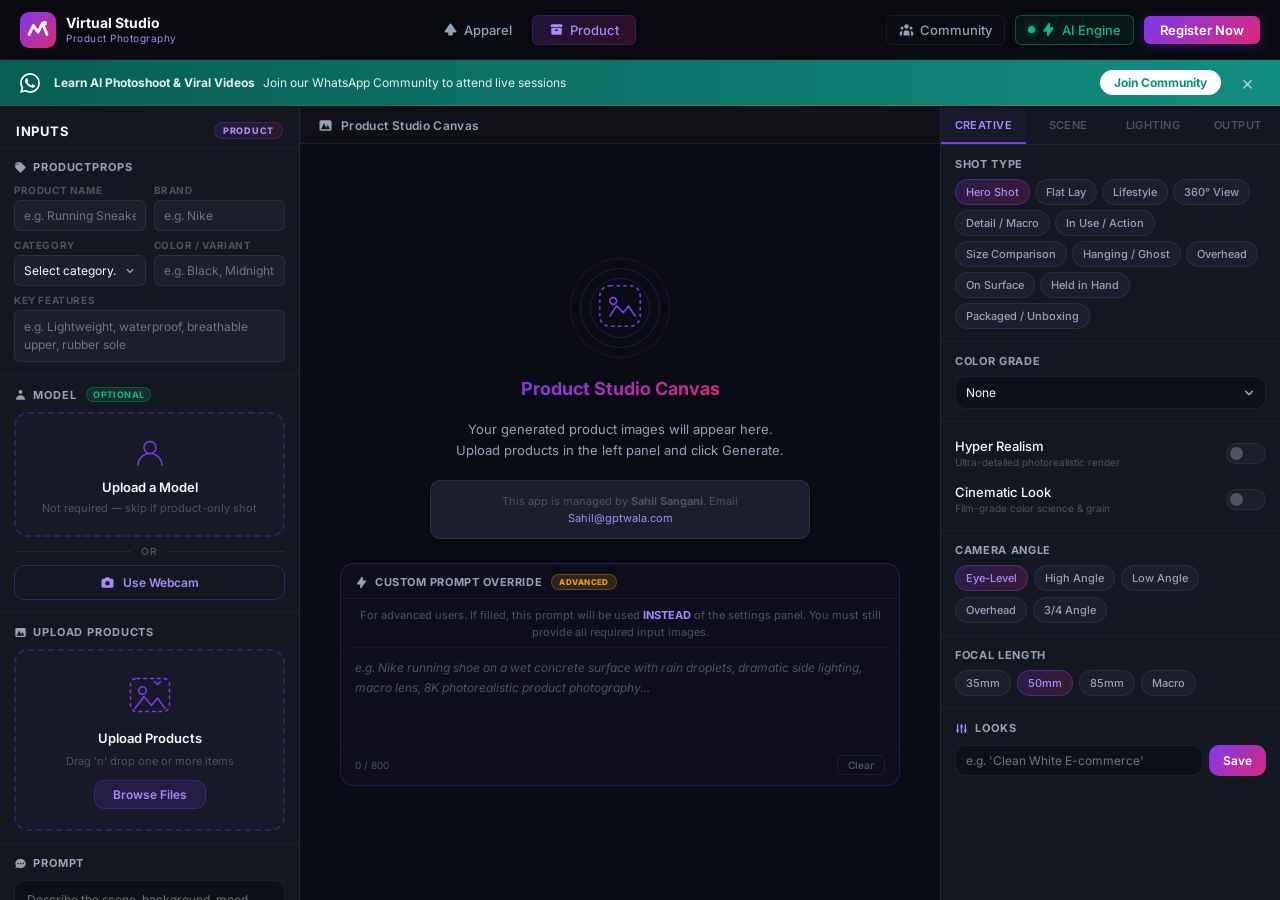
==== product.html @ 1c248040 "Initial commit - AI Virtual Studio with free Pollinations AI generation" ====
<!DOCTYPE html>
<html lang="en">
<head>
  <meta charset="UTF-8" />
  <meta name="viewport" content="width=device-width, initial-scale=1.0" />
  <title>Product Studio — AI Virtual Studio</title>
  <meta name="description" content="AI-powered product photography. Upload your products and generate stunning e-commerce images instantly." />
  <link rel="preconnect" href="https://fonts.googleapis.com" />
  <link rel="preconnect" href="https://fonts.gstatic.com" crossorigin />
  <link href="https://fonts.googleapis.com/css2?family=Inter:wght@300;400;500;600;700;800&display=swap" rel="stylesheet" />
  <link rel="stylesheet" href="css/style.css" />
  <link rel="stylesheet" href="css/product.css" />
</head>
<body>

<!-- ════════════════════════════════════════════ HEADER ══ -->
<header class="app-header">
  <div class="header-left">
    <div class="logo">
      <div class="logo-icon">
        <svg viewBox="0 0 32 32" fill="none" xmlns="http://www.w3.org/2000/svg">
          <defs><linearGradient id="lg" x1="0" y1="0" x2="32" y2="32" gradientUnits="userSpaceOnUse"><stop offset="0%" stop-color="#7c3aed"/><stop offset="100%" stop-color="#db2777"/></linearGradient></defs>
          <rect width="32" height="32" rx="8" fill="url(#lg)"/>
          <path d="M8 20L12 12L16 18L20 10L24 20" stroke="white" stroke-width="2.5" stroke-linecap="round" stroke-linejoin="round"/>
          <circle cx="22" cy="10" r="2" fill="white"/>
        </svg>
      </div>
      <div class="logo-text">
        <span class="logo-title">Virtual Studio</span>
        <span class="logo-sub">Product Photography</span>
      </div>
    </div>
  </div>

  <nav class="header-tabs" role="tablist">
    <button class="header-tab" onclick="window.open('index.html','_blank')" role="tab">
      <svg viewBox="0 0 20 20" fill="currentColor"><path fill-rule="evenodd" d="M10 2a1 1 0 00-.832.445l-7 10A1 1 0 003 14h4v3a1 1 0 001 1h4a1 1 0 001-1v-3h4a1 1 0 00.832-1.555l-7-10A1 1 0 0010 2z" clip-rule="evenodd"/></svg>
      Apparel
    </button>
    <button class="header-tab active" role="tab" aria-selected="true">
      <svg viewBox="0 0 20 20" fill="currentColor"><path d="M4 3a2 2 0 100 4h12a2 2 0 100-4H4z"/><path fill-rule="evenodd" d="M3 8h14v7a2 2 0 01-2 2H5a2 2 0 01-2-2V8zm5 3a1 1 0 011-1h2a1 1 0 110 2H9a1 1 0 01-1-1z" clip-rule="evenodd"/></svg>
      Product
    </button>
  </nav>

  <div class="header-right">
    <button class="btn-ghost" id="btn-community">
      <svg viewBox="0 0 20 20" fill="currentColor"><path d="M13 6a3 3 0 11-6 0 3 3 0 016 0zM18 8a2 2 0 11-4 0 2 2 0 014 0zM14 15a4 4 0 00-8 0v3h8v-3zM6 8a2 2 0 11-4 0 2 2 0 014 0zM16 18v-3a5.972 5.972 0 00-.75-2.906A3.005 3.005 0 0119 15v3h-3zM4.75 12.094A5.973 5.973 0 004 15v3H1v-3a3 3 0 013.75-2.906z"/></svg>
      Community
    </button>
    <button class="btn-apikey" id="btn-open-apikey">
      <span class="apikey-dot" id="apikey-dot"></span>
      <svg viewBox="0 0 20 20" fill="currentColor"><path d="M11.3 1.046A1 1 0 0112 2v5h4a1 1 0 01.82 1.573l-7 10A1 1 0 018 18v-5H4a1 1 0 01-.82-1.573l7-10a1 1 0 011.12-.38z"/></svg>
      AI Engine
    </button>
    <button class="btn-primary-sm" id="btn-register">Register Now</button>
  </div>
</header>

<!-- ════════════════════════════════════════ WA BANNER ══ -->
<div class="wa-banner" id="wa-banner">
  <div class="wa-banner-inner">
    <div class="wa-icon">
      <svg viewBox="0 0 24 24" fill="currentColor"><path d="M17.472 14.382c-.297-.149-1.758-.867-2.03-.967-.273-.099-.471-.148-.67.15-.197.297-.767.966-.94 1.164-.173.199-.347.223-.644.075-.297-.15-1.255-.463-2.39-1.475-.883-.788-1.48-1.761-1.653-2.059-.173-.297-.018-.458.13-.606.134-.133.298-.347.446-.52.149-.174.198-.298.298-.497.099-.198.05-.371-.025-.52-.075-.149-.669-1.612-.916-2.207-.242-.579-.487-.5-.669-.51-.173-.008-.371-.01-.57-.01-.198 0-.52.074-.792.372-.272.297-1.04 1.016-1.04 2.479 0 1.462 1.065 2.875 1.213 3.074.149.198 2.096 3.2 5.077 4.487.709.306 1.262.489 1.694.625.712.227 1.36.195 1.871.118.571-.085 1.758-.719 2.006-1.413.248-.694.248-1.289.173-1.413-.074-.124-.272-.198-.57-.347m-5.421 7.403h-.004a9.87 9.87 0 01-5.031-1.378l-.361-.214-3.741.982.998-3.648-.235-.374a9.86 9.86 0 01-1.51-5.26c.001-5.45 4.436-9.884 9.888-9.884 2.64 0 5.122 1.03 6.988 2.898a9.825 9.825 0 012.893 6.994c-.003 5.45-4.437 9.884-9.885 9.884m8.413-18.297A11.815 11.815 0 0012.05 0C5.495 0 .16 5.335.157 11.892c0 2.096.547 4.142 1.588 5.945L.057 24l6.305-1.654a11.882 11.882 0 005.683 1.448h.005c6.554 0 11.89-5.335 11.893-11.893a11.821 11.821 0 00-3.48-8.413z"/></svg>
    </div>
    <div class="wa-text">
      <strong>Learn AI Photoshoot &amp; Viral Videos</strong>
      <span>Join our WhatsApp Community to attend live sessions</span>
    </div>
    <a href="https://wa.me/1234567890" target="_blank" class="btn-wa">Join Community</a>
    <button class="wa-close" id="wa-close">×</button>
  </div>
</div>

<!-- ════════════════════════════════════════ MAIN LAYOUT ══ -->
<main class="studio-layout">

  <!-- ──────────────── LEFT PANEL ── -->
  <aside class="panel panel-left" id="panel-left">
    <div class="panel-header">
      <h2 class="panel-title">Inputs</h2>
      <span class="panel-mode-badge">Product</span>
    </div>

    <!-- PRODUCT PROPS -->
    <div class="input-section" id="section-product-props">
      <div class="section-label">
        <svg viewBox="0 0 20 20" fill="currentColor"><path fill-rule="evenodd" d="M17.707 9.293a1 1 0 010 1.414l-7 7a1 1 0 01-1.414 0l-7-7A.997.997 0 012 10V5a3 3 0 013-3h5c.256 0 .512.098.707.293l7 7zM5 6a1 1 0 100-2 1 1 0 000 2z" clip-rule="evenodd"/></svg>
        ProductProps
      </div>

      <div class="props-grid">
        <div class="prop-field">
          <label class="prop-label" for="prop-name">Product Name</label>
          <input type="text" id="prop-name" class="prop-input" placeholder="e.g. Running Sneakers Pro" />
        </div>
        <div class="prop-field">
          <label class="prop-label" for="prop-brand">Brand</label>
          <input type="text" id="prop-brand" class="prop-input" placeholder="e.g. Nike" />
        </div>
        <div class="prop-field">
          <label class="prop-label" for="prop-category">Category</label>
          <select id="prop-category" class="prop-select">
            <option value="">Select category…</option>
            <option>Footwear</option>
            <option>Bags & Accessories</option>
            <option>Electronics</option>
            <option>Watches & Jewelry</option>
            <option>Beauty & Skincare</option>
            <option>Home & Decor</option>
            <option>Food & Beverage</option>
            <option>Sports & Fitness</option>
            <option>Toys & Games</option>
            <option>Books & Stationery</option>
            <option>Other</option>
          </select>
        </div>
        <div class="prop-field">
          <label class="prop-label" for="prop-color">Color / Variant</label>
          <input type="text" id="prop-color" class="prop-input" placeholder="e.g. Black, Midnight Blue" />
        </div>
        <div class="prop-field prop-field-full">
          <label class="prop-label" for="prop-desc">Key Features</label>
          <textarea id="prop-desc" class="prop-textarea" placeholder="e.g. Lightweight, waterproof, breathable upper, rubber sole" rows="2"></textarea>
        </div>
      </div>
    </div>

    <!-- MODEL (OPTIONAL) -->
    <div class="input-section" id="section-model-optional">
      <div class="section-label">
        <svg viewBox="0 0 20 20" fill="currentColor"><path fill-rule="evenodd" d="M10 9a3 3 0 100-6 3 3 0 000 6zm-7 9a7 7 0 1114 0H3z" clip-rule="evenodd"/></svg>
        Model
        <span class="optional-badge">Optional</span>
      </div>

      <div class="upload-zone" id="model-upload-zone" data-target="model">
        <div class="upload-preview" id="model-preview" style="display:none;">
          <img id="model-preview-img" src="" alt="Model preview" />
          <button class="preview-remove" data-target="model">×</button>
        </div>
        <div class="upload-placeholder" id="model-placeholder">
          <div class="upload-icon-wrap">
            <svg viewBox="0 0 48 48" fill="none">
              <circle cx="24" cy="18" r="8" stroke="url(#g1)" stroke-width="2"/>
              <path d="M8 42c0-8.837 7.163-16 16-16s16 7.163 16 16" stroke="url(#g1)" stroke-width="2" stroke-linecap="round"/>
              <defs><linearGradient id="g1" x1="8" y1="8" x2="40" y2="40"><stop stop-color="#7c3aed"/><stop offset="1" stop-color="#db2777"/></linearGradient></defs>
            </svg>
          </div>
          <p class="upload-title">Upload a Model</p>
          <p class="upload-sub">Not required — skip if product-only shot</p>
          <input type="file" id="model-file-input" accept="image/*" hidden />
        </div>
      </div>

      <div class="upload-divider"><span>OR</span></div>
      <button class="btn-outline-full" id="btn-webcam">
        <svg viewBox="0 0 20 20" fill="currentColor"><path fill-rule="evenodd" d="M4 5a2 2 0 00-2 2v8a2 2 0 002 2h12a2 2 0 002-2V7a2 2 0 00-2-2h-1.586a1 1 0 01-.707-.293l-1.121-1.121A2 2 0 0011.172 3H8.828a2 2 0 00-1.414.586L6.293 4.707A1 1 0 015.586 5H4zm6 9a3 3 0 100-6 3 3 0 000 6z" clip-rule="evenodd"/></svg>
        Use Webcam
      </button>
    </div>

    <!-- UPLOAD PRODUCTS -->
    <div class="input-section" id="section-products">
      <div class="section-label">
        <svg viewBox="0 0 20 20" fill="currentColor"><path fill-rule="evenodd" d="M4 3a2 2 0 00-2 2v10a2 2 0 002 2h12a2 2 0 002-2V5a2 2 0 00-2-2H4zm12 12H4l4-8 3 6 2-4 3 6z" clip-rule="evenodd"/></svg>
        Upload Products
      </div>

      <!-- Multi-file Drop Zone -->
      <div class="product-dropzone" id="product-dropzone">
        <div class="product-drop-inner" id="product-drop-inner">
          <div class="product-drop-icon">
            <svg viewBox="0 0 64 64" fill="none">
              <rect x="6" y="10" width="52" height="44" rx="8" stroke="url(#pg)" stroke-width="2" stroke-dasharray="5 4"/>
              <circle cx="22" cy="26" r="5" stroke="url(#pg)" stroke-width="2"/>
              <path d="M12 50l12-16 10 12 8-10 10 14" stroke="url(#pg)" stroke-width="2" stroke-linecap="round" stroke-linejoin="round"/>
              <path d="M38 14l4 4 4-4" stroke="url(#pg)" stroke-width="2" stroke-linecap="round"/>
              <path d="M42 6v12" stroke="url(#pg)" stroke-width="2" stroke-linecap="round"/>
              <defs><linearGradient id="pg" x1="6" y1="6" x2="58" y2="58"><stop stop-color="#7c3aed"/><stop offset="1" stop-color="#db2777"/></linearGradient></defs>
            </svg>
          </div>
          <p class="product-drop-title">Upload Products</p>
          <p class="product-drop-sub">Drag 'n' drop one or more items</p>
          <button class="btn-browse-products" id="btn-browse-products">Browse Files</button>
          <input type="file" id="product-file-input" accept="image/*" multiple hidden />
        </div>

        <!-- Product Thumbnails -->
        <div class="product-thumbs" id="product-thumbs" style="display:none;">
          <div class="thumbs-header">
            <span class="thumbs-count" id="thumbs-count">0 products</span>
            <button class="thumbs-add-btn" id="thumbs-add-btn">+ Add More</button>
          </div>
          <div class="thumbs-grid" id="thumbs-grid"></div>
        </div>
      </div>

      <!-- No products placeholder -->
      <p class="no-products-hint" id="no-products-hint">No products uploaded yet</p>
    </div>

    <!-- PROMPT -->
    <div class="input-section" id="section-prompt">
      <div class="section-label">
        <svg viewBox="0 0 20 20" fill="currentColor"><path fill-rule="evenodd" d="M18 10c0 3.866-3.582 7-8 7a8.841 8.841 0 01-4.083-.98L2 17l1.338-3.123C2.493 12.767 2 11.434 2 10c0-3.866 3.582-7 8-7s8 3.134 8 7zM7 9H5v2h2V9zm8 0h-2v2h2V9zM9 9h2v2H9V9z" clip-rule="evenodd"/></svg>
        Prompt
      </div>
      <div class="prompt-wrap">
        <textarea id="main-prompt" placeholder="Describe the scene, background, mood, lighting… or leave blank for auto-generation" rows="3" maxlength="500"></textarea>
        <div class="prompt-footer">
          <span class="char-counter" id="prompt-counter">0/500</span>
          <button class="btn-ai-enhance" id="btn-enhance-prompt">✨ AI Enhance</button>
        </div>
      </div>
    </div>

    <!-- GENERATE -->
    <div class="generate-section-left">
      <button class="btn-generate" id="btn-generate-main">
        <span class="btn-generate-icon">
          <svg viewBox="0 0 24 24" fill="none" stroke="currentColor" stroke-width="2"><path d="M12 2L2 7l10 5 10-5-10-5zM2 17l10 5 10-5M2 12l10 5 10-5"/></svg>
        </span>
        <span class="btn-generate-text">Generate</span>
        <span class="btn-generate-badge">AI</span>
      </button>
      <p class="generate-hint" id="generate-hint">Upload at least one product to start.</p>
    </div>
  </aside>

  <!-- ──────────────── CENTER CANVAS ── -->
  <section class="studio-canvas" id="studio-canvas">
    <div class="canvas-topbar">
      <div class="canvas-title">
        <svg viewBox="0 0 20 20" fill="currentColor"><path fill-rule="evenodd" d="M4 3a2 2 0 00-2 2v10a2 2 0 002 2h12a2 2 0 002-2V5a2 2 0 00-2-2H4zm12 12H4l4-8 3 6 2-4 3 6z" clip-rule="evenodd"/></svg>
        Product Studio Canvas
      </div>
      <div class="canvas-actions" id="canvas-actions" style="display:none;">
        <button class="canvas-action-btn" id="btn-download-all">
          <svg viewBox="0 0 20 20" fill="currentColor"><path fill-rule="evenodd" d="M3 17a1 1 0 011-1h12a1 1 0 110 2H4a1 1 0 01-1-1zm3.293-7.707a1 1 0 011.414 0L9 10.586V3a1 1 0 112 0v7.586l1.293-1.293a1 1 0 111.414 1.414l-3 3a1 1 0 01-1.414 0l-3-3a1 1 0 010-1.414z" clip-rule="evenodd"/></svg>
          Download All
        </button>
        <button class="canvas-action-btn" id="btn-clear-canvas">
          <svg viewBox="0 0 20 20" fill="currentColor"><path fill-rule="evenodd" d="M9 2a1 1 0 00-.894.553L7.382 4H4a1 1 0 000 2v10a2 2 0 002 2h8a2 2 0 002-2V6a1 1 0 100-2h-3.382l-.724-1.447A1 1 0 0011 2H9zM7 8a1 1 0 012 0v6a1 1 0 11-2 0V8zm5-1a1 1 0 00-1 1v6a1 1 0 102 0V8a1 1 0 00-1-1z" clip-rule="evenodd"/></svg>
          Clear
        </button>
      </div>
    </div>

    <!-- Empty state -->
    <div class="canvas-empty" id="canvas-empty">
      <div class="canvas-empty-visual">
        <div class="empty-rings">
          <div class="ring ring-1"></div>
          <div class="ring ring-2"></div>
          <div class="ring ring-3"></div>
        </div>
        <div class="empty-icon">
          <svg viewBox="0 0 64 64" fill="none">
            <rect x="8" y="8" width="48" height="48" rx="12" stroke="url(#eg)" stroke-width="2" stroke-dasharray="4 4"/>
            <path d="M20 44l8-12 8 8 6-8 8 12" stroke="url(#eg)" stroke-width="2" stroke-linecap="round" stroke-linejoin="round"/>
            <circle cx="24" cy="26" r="4" stroke="url(#eg)" stroke-width="2"/>
            <defs><linearGradient id="eg" x1="8" y1="8" x2="56" y2="56"><stop stop-color="#7c3aed"/><stop offset="1" stop-color="#db2777"/></linearGradient></defs>
          </svg>
        </div>
      </div>
      <h3 class="canvas-empty-title">Product Studio Canvas</h3>
      <p class="canvas-empty-desc">Your generated product images will appear here.<br/>Upload products in the left panel and click Generate.</p>
      <p class="canvas-credit">This app is managed by <strong>Sahil Sangani</strong>. Email <a href="mailto:Sahil@gptwala.com">Sahil@gptwala.com</a></p>

      <!-- Custom Prompt Override -->
      <div class="canvas-prompt-override" id="canvas-prompt-override">
        <div class="cpo-header">
          <svg viewBox="0 0 20 20" fill="currentColor" width="13" height="13"><path fill-rule="evenodd" d="M11.3 1.046A1 1 0 0112 2v5h4a1 1 0 01.82 1.573l-7 10A1 1 0 018 18v-5H4a1 1 0 01-.82-1.573l7-10a1 1 0 011.12-.38z"/></svg>
          Custom Prompt Override
          <span class="cpo-badge">Advanced</span>
        </div>
        <p class="cpo-desc">For advanced users. If filled, this prompt will be used <strong>INSTEAD</strong> of the settings panel. You must still provide all required input images.</p>
        <textarea id="canvas-custom-prompt" class="cpo-textarea" placeholder="e.g. Nike running shoe on a wet concrete surface with rain droplets, dramatic side lighting, macro lens, 8K photorealistic product photography…" rows="4"></textarea>
        <div class="cpo-footer">
          <span class="cpo-counter" id="cpo-counter">0 / 800</span>
          <button class="cpo-clear-btn" id="cpo-clear-btn">Clear</button>
        </div>
      </div>
    </div>

    <!-- Generating state -->
    <div class="canvas-generating" id="canvas-generating" style="display:none;">
      <div class="generating-header">
        <div class="gen-spinner"></div>
        <span>Generating product images…</span>
      </div>
      <div class="shimmer-grid" id="shimmer-grid"></div>
      <div class="gen-progress"><div class="gen-progress-bar" id="gen-progress-bar"></div></div>
      <div class="gen-steps" id="gen-steps">
        <span class="gen-step active">Reading product</span>
        <span class="gen-step">Building scene</span>
        <span class="gen-step">Rendering</span>
        <span class="gen-step">Applying style</span>
        <span class="gen-step">Finalizing</span>
      </div>
    </div>

    <!-- Results -->
    <div class="canvas-results" id="canvas-results" style="display:none;">
      <div class="results-grid" id="results-grid"></div>
    </div>
  </section>

  <!-- ──────────────── RIGHT PANEL ── -->
  <aside class="panel panel-right" id="panel-right">

    <div class="right-tabs" role="tablist">
      <button class="right-tab active" data-rtab="creative" role="tab">Creative</button>
      <button class="right-tab" data-rtab="scene" role="tab">Scene</button>
      <button class="right-tab" data-rtab="lighting" role="tab">Lighting</button>
      <button class="right-tab" data-rtab="output" role="tab">Output</button>
    </div>

    <!-- ══ CREATIVE TAB ══ -->
    <div class="right-tab-content active" id="rtab-content-creative">

      <!-- Shot Type -->
      <div class="control-group">
        <label class="ctrl-label">Shot Type</label>
        <div class="pill-grid">
          <button class="pill active" data-group="shot" data-value="hero-shot">Hero Shot</button>
          <button class="pill" data-group="shot" data-value="flatlay">Flat Lay</button>
          <button class="pill" data-group="shot" data-value="lifestyle">Lifestyle</button>
          <button class="pill" data-group="shot" data-value="360-view">360° View</button>
          <button class="pill" data-group="shot" data-value="detail-macro">Detail / Macro</button>
          <button class="pill" data-group="shot" data-value="in-use">In Use / Action</button>
          <button class="pill" data-group="shot" data-value="comparison">Size Comparison</button>
          <button class="pill" data-group="shot" data-value="hanging">Hanging / Ghost</button>
          <button class="pill" data-group="shot" data-value="overhead">Overhead</button>
          <button class="pill" data-group="shot" data-value="on-surface">On Surface</button>
          <button class="pill" data-group="shot" data-value="held-hand">Held in Hand</button>
          <button class="pill" data-group="shot" data-value="packaged">Packaged / Unboxing</button>
        </div>
      </div>

      <!-- Color Grade -->
      <div class="control-group">
        <label class="ctrl-label" for="select-color-grade">Color Grade</label>
        <select class="ctrl-select" id="select-color-grade">
          <option value="none">None</option>
          <option value="teal-orange">Cinematic Teal &amp; Orange</option>
          <option value="vintage">Vintage Film</option>
          <option value="bw">High-Contrast B&amp;W</option>
          <option value="vibrant">Vibrant &amp; Punchy</option>
          <option value="muted">Muted &amp; Moody</option>
          <option value="warm">Warm &amp; Golden</option>
          <option value="cool">Cool &amp; Crisp</option>
        </select>
      </div>

      <!-- Hyper Realism -->
      <div class="control-group">
        <div class="toggle-row">
          <div class="toggle-label">
            <span>Hyper Realism</span>
            <span class="toggle-desc">Ultra-detailed photorealistic render</span>
          </div>
          <label class="toggle-switch">
            <input type="checkbox" id="toggle-hyper-realism" />
            <span class="toggle-thumb"></span>
          </label>
        </div>
        <div class="toggle-row" style="margin-top:8px;">
          <div class="toggle-label">
            <span>Cinematic Look</span>
            <span class="toggle-desc">Film-grade color science &amp; grain</span>
          </div>
          <label class="toggle-switch">
            <input type="checkbox" id="toggle-cinematic" />
            <span class="toggle-thumb"></span>
          </label>
        </div>
      </div>

      <!-- Camera Angle -->
      <div class="control-group">
        <label class="ctrl-label">Camera Angle</label>
        <div class="pill-row">
          <button class="pill active" data-group="angle" data-value="eye-level">Eye-Level</button>
          <button class="pill" data-group="angle" data-value="high">High Angle</button>
          <button class="pill" data-group="angle" data-value="low">Low Angle</button>
          <button class="pill" data-group="angle" data-value="overhead">Overhead</button>
          <button class="pill" data-group="angle" data-value="3-4">3/4 Angle</button>
        </div>
      </div>

      <!-- Focal Length -->
      <div class="control-group">
        <label class="ctrl-label">Focal Length</label>
        <div class="pill-row">
          <button class="pill" data-group="focal" data-value="35mm">35mm</button>
          <button class="pill active" data-group="focal" data-value="50mm">50mm</button>
          <button class="pill" data-group="focal" data-value="85mm">85mm</button>
          <button class="pill" data-group="focal" data-value="macro">Macro</button>
        </div>
      </div>

      <!-- Looks -->
      <div class="control-group">
        <div class="control-group-header">
          <svg viewBox="0 0 20 20" fill="currentColor"><path d="M5 4a1 1 0 00-2 0v7.268a2 2 0 000 3.464V16a1 1 0 102 0v-1.268a2 2 0 000-3.464V4zM11 4a1 1 0 10-2 0v1.268a2 2 0 000 3.464V16a1 1 0 102 0V8.732a2 2 0 000-3.464V4zM16 3a1 1 0 011 1v7.268a2 2 0 010 3.464V16a1 1 0 11-2 0v-1.268a2 2 0 010-3.464V4a1 1 0 011-1z"/></svg>
          Looks
        </div>
        <div class="looks-save-row">
          <input type="text" class="looks-input" id="look-name-input" placeholder="e.g. 'Clean White E-commerce'" />
          <button class="btn-save-look" id="btn-save-look">Save</button>
        </div>
        <div class="saved-looks-list" id="saved-looks-list"></div>
      </div>

    </div>

    <!-- ══ SCENE TAB ══ -->
    <div class="right-tab-content" id="rtab-content-scene">

      <div class="control-group">
        <label class="ctrl-label" for="scene-props">Scene Props</label>
        <textarea class="ctrl-textarea" id="scene-props" placeholder="e.g. placed on a marble table, surrounded by flowers" rows="2"></textarea>
      </div>

      <div class="control-group">
        <label class="ctrl-label" for="env-effects">Environmental Effects</label>
        <textarea class="ctrl-textarea" id="env-effects" placeholder="e.g. light steam, gentle mist, confetti" rows="2"></textarea>
      </div>

      <!-- Background presets -->
      <div class="control-group">
        <label class="ctrl-label">Background</label>
        <div class="preset-category">
          <span class="preset-cat-label">E-commerce</span>
          <div class="preset-grid">
            <button class="preset-thumb active" data-bg="white" style="background:#fff"><span>Pure White</span></button>
            <button class="preset-thumb" data-bg="grey" style="background:linear-gradient(135deg,#e5e7eb,#9ca3af)"><span>Studio Grey</span></button>
            <button class="preset-thumb" data-bg="black" style="background:#111"><span>Jet Black</span></button>
            <button class="preset-thumb" data-bg="pastel-pink" style="background:linear-gradient(135deg,#fce7f3,#fbcfe8)"><span>Pastel Pink</span></button>
            <button class="preset-thumb" data-bg="pastel-blue" style="background:linear-gradient(135deg,#dbeafe,#bfdbfe)"><span>Pastel Blue</span></button>
            <button class="preset-thumb" data-bg="pastel-green" style="background:linear-gradient(135deg,#d1fae5,#a7f3d0)"><span>Pastel Green</span></button>
          </div>
        </div>
        <div class="preset-category">
          <span class="preset-cat-label">Lifestyle</span>
          <div class="preset-grid">
            <button class="preset-thumb" data-bg="marble" style="background:linear-gradient(135deg,#f5f5f0,#e8e8e2)"><span>Marble</span></button>
            <button class="preset-thumb" data-bg="wood" style="background:linear-gradient(135deg,#92400e,#78350f)"><span>Wooden Table</span></button>
            <button class="preset-thumb" data-bg="concrete" style="background:linear-gradient(135deg,#9ca3af,#6b7280)"><span>Concrete</span></button>
            <button class="preset-thumb" data-bg="fabric" style="background:linear-gradient(135deg,#fde68a,#fbbf24)"><span>Linen Fabric</span></button>
            <button class="preset-thumb" data-bg="outdoor" style="background:linear-gradient(135deg,#34d399,#059669)"><span>Outdoor Grass</span></button>
            <button class="preset-thumb" data-bg="neon-city" style="background:linear-gradient(135deg,#1e1b4b,#831843)"><span>Neon City</span></button>
          </div>
        </div>
        <div class="preset-category">
          <span class="preset-cat-label">Gradient</span>
          <div class="preset-grid">
            <button class="preset-thumb" data-bg="grad-sunrise" style="background:linear-gradient(135deg,#f97316,#ec4899)"><span>Sunrise</span></button>
            <button class="preset-thumb" data-bg="grad-ocean" style="background:linear-gradient(135deg,#0ea5e9,#6366f1)"><span>Ocean</span></button>
            <button class="preset-thumb" data-bg="grad-forest" style="background:linear-gradient(135deg,#16a34a,#0891b2)"><span>Forest</span></button>
            <button class="preset-thumb" data-bg="grad-violet" style="background:linear-gradient(135deg,#7c3aed,#db2777)"><span>Violet Pink</span></button>
            <button class="preset-thumb" data-bg="grad-gold" style="background:linear-gradient(135deg,#f59e0b,#d97706)"><span>Gold</span></button>
            <button class="preset-thumb" data-bg="grad-dark" style="background:linear-gradient(135deg,#1f2937,#111827)"><span>Dark Glass</span></button>
          </div>
        </div>

        <!-- AI Background -->
        <div style="margin-top:10px;">
          <label class="ctrl-label">AI Background Generator</label>
          <div class="ai-bg-row">
            <input type="text" class="ctrl-input" id="ai-bg-prompt" placeholder="e.g. Rustic kitchen counter with herbs" />
            <button class="btn-gen-bg" id="btn-gen-bg">Generate</button>
          </div>
        </div>
      </div>

      <!-- Style Reference -->
      <div class="control-group">
        <label class="ctrl-label">Style Reference</label>
        <div class="upload-zone upload-zone-sm" id="style-upload-zone" data-target="style">
          <div class="upload-preview upload-preview-sm" id="style-preview" style="display:none;">
            <img id="style-preview-img" src="" alt="Style reference" />
            <button class="preview-remove" data-target="style">×</button>
          </div>
          <div class="upload-placeholder" id="style-placeholder">
            <svg viewBox="0 0 24 24" fill="none" stroke="currentColor" stroke-width="1.5"><rect x="3" y="3" width="18" height="18" rx="3"/><path d="M3 16l5-5 4 4 3-3 4 4"/><circle cx="8" cy="9" r="1.5"/></svg>
            <p>Drop style reference</p>
            <input type="file" id="style-file-input" accept="image/*" hidden />
          </div>
        </div>
      </div>

    </div>

    <!-- ══ LIGHTING TAB ══ -->
    <div class="right-tab-content" id="rtab-content-lighting">

      <div class="control-group">
        <label class="ctrl-label">Lighting Presets</label>
        <div class="lighting-grid">
          <button class="lighting-card active" data-group="lighting" data-value="flat-even">
            <div class="lighting-icon">☀️</div>
            <div class="lighting-info"><span class="lighting-name">Flat &amp; Even</span><span class="lighting-desc">Bright, shadowless — perfect for e-commerce.</span></div>
          </button>
          <button class="lighting-card" data-group="lighting" data-value="studio-softbox">
            <div class="lighting-icon">💡</div>
            <div class="lighting-info"><span class="lighting-name">Studio Softbox</span><span class="lighting-desc">Soft, diffused studio lighting from the front.</span></div>
          </button>
          <button class="lighting-card" data-group="lighting" data-value="golden-hour">
            <div class="lighting-icon">🌅</div>
            <div class="lighting-info"><span class="lighting-name">Golden Hour</span><span class="lighting-desc">Warm golden sunlight from the side.</span></div>
          </button>
          <button class="lighting-card" data-group="lighting" data-value="dramatic-hard">
            <div class="lighting-icon">🎭</div>
            <div class="lighting-info"><span class="lighting-name">Dramatic Hard</span><span class="lighting-desc">Bold shadows for editorial product shots.</span></div>
          </button>
          <button class="lighting-card" data-group="lighting" data-value="rim-light">
            <div class="lighting-icon">✨</div>
            <div class="lighting-info"><span class="lighting-name">Rim Light</span><span class="lighting-desc">Backlit outline for a premium product feel.</span></div>
          </button>
          <button class="lighting-card" data-group="lighting" data-value="window-light">
            <div class="lighting-icon">🪟</div>
            <div class="lighting-info"><span class="lighting-name">Window Light</span><span class="lighting-desc">Natural Rembrandt-style directional light.</span></div>
          </button>
          <button class="lighting-card" data-group="lighting" data-value="neon-glow">
            <div class="lighting-icon">🌈</div>
            <div class="lighting-info"><span class="lighting-name">Neon Glow</span><span class="lighting-desc">Vibrant colorful neon lighting.</span></div>
          </button>
          <button class="lighting-card" data-group="lighting" data-value="candlelight">
            <div class="lighting-icon">🕯️</div>
            <div class="lighting-info"><span class="lighting-name">Candlelight</span><span class="lighting-desc">Warm intimate ambient light.</span></div>
          </button>
        </div>
      </div>

      <div class="control-group">
        <label class="ctrl-label">Time of Day</label>
        <div class="pill-row">
          <button class="pill active" data-group="tod" data-value="none">None</button>
          <button class="pill" data-group="tod" data-value="sunrise">Sunrise</button>
          <button class="pill" data-group="tod" data-value="midday">Midday</button>
          <button class="pill" data-group="tod" data-value="golden-hour">Golden Hour</button>
          <button class="pill" data-group="tod" data-value="twilight">Twilight</button>
          <button class="pill" data-group="tod" data-value="night">Night</button>
        </div>
      </div>

    </div>

    <!-- ══ OUTPUT TAB ══ -->
    <div class="right-tab-content" id="rtab-content-output">

      <div class="control-group">
        <label class="ctrl-label">Aspect Ratio</label>
        <div class="aspect-ratio-row">
          <button class="aspect-btn active" data-group="aspect" data-value="square">
            <div class="aspect-icon aspect-square-icon"></div><span>Square</span>
          </button>
          <button class="aspect-btn" data-group="aspect" data-value="portrait">
            <div class="aspect-icon aspect-portrait-icon"></div><span>Portrait</span>
          </button>
          <button class="aspect-btn" data-group="aspect" data-value="landscape">
            <div class="aspect-icon aspect-landscape-icon"></div><span>Landscape</span>
          </button>
          <button class="aspect-btn" data-group="aspect" data-value="stories">
            <div class="aspect-icon aspect-stories-icon"></div><span>Stories</span>
          </button>
        </div>
      </div>

      <div class="control-group">
        <label class="ctrl-label">Number of Images</label>
        <div class="pill-row">
          <button class="pill active" data-group="num-images" data-value="1">1</button>
          <button class="pill" data-group="num-images" data-value="2">2</button>
          <button class="pill" data-group="num-images" data-value="4">4</button>
          <button class="pill" data-group="num-images" data-value="6">6</button>
          <button class="pill" data-group="num-images" data-value="8">8</button>
        </div>
      </div>

      <div class="control-group">
        <label class="ctrl-label">E-commerce Pack</label>
        <p class="ctrl-hint">Auto-generate a full product page set.</p>
        <div class="pack-options">
          <button class="pack-btn active" data-group="ecom-pack" data-value="off">Off</button>
          <button class="pack-btn" data-group="ecom-pack" data-value="essential">Essential</button>
          <button class="pack-btn" data-group="ecom-pack" data-value="plus">Plus</button>
          <button class="pack-btn" data-group="ecom-pack" data-value="dynamic">Dynamic</button>
          <button class="pack-btn" data-group="ecom-pack" data-value="editorial">Editorial</button>
        </div>
      </div>

      <div class="control-group">
        <div class="toggle-row">
          <div class="toggle-label"><span>Social Media Pack</span><span class="toggle-desc">4 lifestyle shots 1:1 and 9:16</span></div>
          <label class="toggle-switch"><input type="checkbox" id="toggle-social-pack"/><span class="toggle-thumb"></span></label>
        </div>
      </div>

      <div class="control-group">
        <label class="ctrl-label">Custom Prompt Override</label>
        <p class="ctrl-hint">Replaces the auto-generated prompt entirely.</p>
        <textarea class="ctrl-textarea" id="custom-prompt-override" placeholder="Write a fully custom prompt to override all settings…" rows="3"></textarea>
      </div>

    </div>

  </aside>

</main>

<!-- ══════════════ WEBCAM MODAL ══ -->
<div class="modal-overlay" id="webcam-modal" style="display:none;" role="dialog" aria-modal="true">
  <div class="modal">
    <div class="modal-header">
      <h3>Capture Photo</h3>
      <button class="modal-close" id="webcam-close">×</button>
    </div>
    <div class="webcam-container">
      <video id="webcam-video" autoplay playsinline></video>
      <canvas id="webcam-canvas" style="display:none;"></canvas>
      <div class="webcam-overlay"></div>
    </div>
    <div class="modal-footer">
      <button class="btn-capture" id="btn-capture">
        <span class="capture-ring"></span>
        <span class="capture-dot"></span>
      </button>
    </div>
  </div>
</div>

<!-- ══════════════ IMAGE MODAL ══ -->
<div class="modal-overlay" id="image-modal" style="display:none;" role="dialog" aria-modal="true">
  <div class="modal modal-image">
    <button class="modal-close" id="image-modal-close">×</button>
    <img id="modal-image-src" src="" alt="Full size" />
    <div class="modal-image-actions">
      <button class="btn-download-single" id="btn-download-single">
        <svg viewBox="0 0 20 20" fill="currentColor"><path fill-rule="evenodd" d="M3 17a1 1 0 011-1h12a1 1 0 110 2H4a1 1 0 01-1-1zm3.293-7.707a1 1 0 011.414 0L9 10.586V3a1 1 0 112 0v7.586l1.293-1.293a1 1 0 111.414 1.414l-3 3a1 1 0 01-1.414 0l-3-3a1 1 0 010-1.414z" clip-rule="evenodd"/></svg>
        Download
      </button>
    </div>
  </div>
</div>

<!-- ══════════════ PROVIDER MODAL (shared) ══ -->
<div class="modal-overlay" id="apikey-modal" style="display:none;" role="dialog" aria-modal="true">
  <div class="modal modal-apikey">
    <div class="modal-header">
      <div class="apikey-modal-title">
        <svg viewBox="0 0 20 20" fill="currentColor" width="18" height="18"><path d="M11.3 1.046A1 1 0 0112 2v5h4a1 1 0 01.82 1.573l-7 10A1 1 0 018 18v-5H4a1 1 0 01-.82-1.573l7-10a1 1 0 011.12-.38z"/></svg>
        AI Generation Engine
      </div>
      <button class="modal-close" id="apikey-close">×</button>
    </div>
    <div class="apikey-body">
      <div class="provider-section">
        <label class="ctrl-label">Choose Provider</label>
        <div class="provider-cards">
          <label class="provider-card"><input type="radio" name="provider" value="pollinations" id="prov-pollinations" checked />
            <div class="pcard-inner"><div class="pcard-badge free">FREE</div><div class="pcard-icon">🌸</div><div class="pcard-name">Pollinations AI</div><div class="pcard-desc">No account. Unlimited FLUX generation.</div></div>
          </label>
          <label class="provider-card"><input type="radio" name="provider" value="huggingface" id="prov-huggingface" />
            <div class="pcard-inner"><div class="pcard-badge free">FREE</div><div class="pcard-icon">🤗</div><div class="pcard-name">Hugging Face</div><div class="pcard-desc">Free HF account token. FLUX.1-schnell.</div></div>
          </label>
          <label class="provider-card"><input type="radio" name="provider" value="openai" id="prov-openai" />
            <div class="pcard-inner"><div class="pcard-badge paid">PAID</div><div class="pcard-icon">⚡</div><div class="pcard-name">OpenAI DALL-E</div><div class="pcard-desc">Premium DALL-E 3 quality.</div></div>
          </label>
        </div>
      </div>
      <div class="provider-settings" id="settings-pollinations">
        <div class="apikey-info" style="background:rgba(16,185,129,0.08);border-color:rgba(16,185,129,0.25);">
          <div class="apikey-info-icon">✅</div>
          <div><p><strong>No API key required!</strong></p><p class="apikey-note">Powered by FLUX — free, unlimited generation.</p></div>
        </div>
        <div class="apikey-model-row">
          <label class="ctrl-label">FLUX Model</label>
          <select class="ctrl-select" id="pollinations-model-select">
            <option value="flux">FLUX (Balanced)</option>
            <option value="flux-realism">FLUX Realism</option>
            <option value="turbo">Turbo (Fastest)</option>
          </select>
        </div>
      </div>
      <div class="provider-settings" id="settings-huggingface" style="display:none;">
        <div class="apikey-input-wrap">
          <label class="ctrl-label">HF Token</label>
          <div class="apikey-field-row">
            <input type="password" class="ctrl-input" id="hf-token-input" placeholder="hf_…" autocomplete="off" />
            <button class="btn-apikey-toggle" id="btn-hf-toggle">👁</button>
          </div>
          <p class="apikey-get-link"><a href="https://huggingface.co/settings/tokens" target="_blank">huggingface.co/settings/tokens →</a></p>
        </div>
      </div>
      <div class="provider-settings" id="settings-openai" style="display:none;">
        <div class="apikey-input-wrap">
          <label class="ctrl-label">OpenAI Key</label>
          <div class="apikey-field-row">
            <input type="password" class="ctrl-input" id="apikey-input" placeholder="sk-proj-…" autocomplete="off" />
            <button class="btn-apikey-toggle" id="btn-apikey-toggle">👁</button>
          </div>
          <p class="apikey-get-link"><a href="https://platform.openai.com/api-keys" target="_blank">platform.openai.com →</a></p>
        </div>
        <div class="apikey-model-row">
          <select class="ctrl-select" id="apikey-model-select"><option value="dall-e-3">DALL-E 3</option><option value="dall-e-2">DALL-E 2</option></select>
        </div>
        <div class="apikey-quality-row"><select class="ctrl-select" id="apikey-quality-select"><option value="standard">Standard</option><option value="hd">HD</option></select></div>
      </div>
      <div class="apikey-status" id="apikey-status" style="display:none;"></div>
    </div>
    <div class="modal-footer apikey-footer">
      <button class="btn-apikey-clear" id="btn-apikey-clear">Reset</button>
      <button class="btn-apikey-save" id="btn-apikey-save">Save &amp; Use →</button>
    </div>
  </div>
</div>

<div class="toast-container" id="toast-container"></div>
<script src="js/product.js"></script>
</body>
</html>
---- css/style.css ----
/* ═══════════════════════════════════════════════════════════════════
   AI VIRTUAL STUDIO — style.css
   Design: Dark glass-morphism, violet/pink accent gradient
   ═══════════════════════════════════════════════════════════════════ */

/* ── GOOGLE FONTS ── */
@import url('https://fonts.googleapis.com/css2?family=Inter:wght@300;400;500;600;700;800&display=swap');

/* ── DESIGN TOKENS ── */
:root {
  /* Base */
  --bg-app:       #090b10;
  --bg-surface:   #0f1117;
  --bg-panel:     #131720;
  --bg-card:      #1a1f2e;
  --bg-hover:     #222840;
  --bg-input:     #0d1018;
  --bg-deep:      #080b12;

  /* Borders */
  --border:       rgba(255,255,255,0.07);
  --border-soft:  rgba(255,255,255,0.04);
  --border-focus: rgba(124,58,237,0.6);

  /* Accent gradient */
  --accent-1:     #7c3aed;
  --accent-2:     #a855f7;
  --accent-3:     #db2777;
  --grad-main:    linear-gradient(135deg, var(--accent-1) 0%, var(--accent-3) 100%);
  --grad-soft:    linear-gradient(135deg, rgba(124,58,237,0.2) 0%, rgba(219,39,119,0.2) 100%);
  --grad-glow:    linear-gradient(135deg, rgba(124,58,237,0.4) 0%, rgba(219,39,119,0.4) 100%);

  /* Text */
  --text-primary:   #f8fafc;
  --text-secondary: #94a3b8;
  --text-muted:     #4b5563;
  --text-accent:    #a78bfa;

  /* States */
  --success: #10b981;
  --warning: #f59e0b;
  --error:   #ef4444;

  /* Sizing */
  --header-h:     60px;
  --banner-h:     48px;
  --panel-left-w: 300px;
  --panel-right-w:340px;
  --radius-sm:    6px;
  --radius-md:    10px;
  --radius-lg:    14px;
  --radius-xl:    20px;

  /* Shadows */
  --shadow-card: 0 4px 24px rgba(0,0,0,0.4);
  --shadow-panel:0 0 40px rgba(0,0,0,0.6);
  --glow-accent: 0 0 20px rgba(124,58,237,0.3);
}

/* ── RESET & BASE ── */
*, *::before, *::after { box-sizing: border-box; margin: 0; padding: 0; }

html { font-size: 14px; scroll-behavior: smooth; }

body {
  font-family: 'Inter', -apple-system, BlinkMacSystemFont, sans-serif;
  background: var(--bg-app);
  color: var(--text-primary);
  min-height: 100vh;
  overflow-x: hidden;
  display: flex;
  flex-direction: column;
}

/* Scrollbar */
::-webkit-scrollbar { width: 5px; height: 5px; }
::-webkit-scrollbar-track { background: var(--bg-deep); }
::-webkit-scrollbar-thumb { background: rgba(124,58,237,0.4); border-radius: 99px; }
::-webkit-scrollbar-thumb:hover { background: rgba(124,58,237,0.7); }

a { color: var(--text-accent); text-decoration: none; }
a:hover { text-decoration: underline; }

button { cursor: pointer; font-family: inherit; border: none; outline: none; }

input, textarea, select {
  font-family: inherit;
  background: var(--bg-input);
  color: var(--text-primary);
  border: 1px solid var(--border);
  border-radius: var(--radius-md);
  outline: none;
  transition: border-color 0.2s, box-shadow 0.2s;
}

input:focus, textarea:focus, select:focus {
  border-color: var(--border-focus);
  box-shadow: 0 0 0 3px rgba(124,58,237,0.12);
}

/* ════════════════════════════════════════════════ HEADER ══ */
.app-header {
  position: fixed;
  top: 0; left: 0; right: 0;
  height: var(--header-h);
  z-index: 100;
  display: flex;
  align-items: center;
  gap: 16px;
  padding: 0 20px;
  background: rgba(9,11,16,0.85);
  backdrop-filter: blur(20px) saturate(180%);
  border-bottom: 1px solid var(--border);
}

.header-left { flex: 0 0 auto; }

.logo {
  display: flex;
  align-items: center;
  gap: 10px;
}

.logo-icon { width: 36px; height: 36px; flex-shrink: 0; }
.logo-icon svg { width: 100%; height: 100%; display: block; }

.logo-text { display: flex; flex-direction: column; }
.logo-title { font-size: 14px; font-weight: 700; color: var(--text-primary); line-height: 1.2; }
.logo-sub   { font-size: 10px; font-weight: 400; color: var(--text-accent); letter-spacing: 0.05em; }

.header-tabs {
  display: flex;
  gap: 4px;
  flex: 1;
  justify-content: center;
}

.header-tab {
  display: flex;
  align-items: center;
  gap: 6px;
  padding: 6px 16px;
  border-radius: var(--radius-sm);
  background: transparent;
  color: var(--text-secondary);
  font-size: 13px;
  font-weight: 500;
  transition: all 0.2s;
}
.header-tab svg { width: 15px; height: 15px; }
.header-tab:hover { color: var(--text-primary); background: var(--bg-card); }
.header-tab.active {
  background: var(--grad-soft);
  color: var(--text-accent);
  border: 1px solid rgba(124,58,237,0.25);
}

.header-right {
  display: flex;
  align-items: center;
  gap: 10px;
  flex: 0 0 auto;
}

.btn-ghost {
  display: flex;
  align-items: center;
  gap: 6px;
  padding: 6px 12px;
  border-radius: var(--radius-sm);
  background: transparent;
  color: var(--text-secondary);
  font-size: 13px;
  font-weight: 500;
  border: 1px solid var(--border);
  transition: all 0.2s;
}
.btn-ghost svg { width: 15px; height: 15px; }
.btn-ghost:hover { color: var(--text-primary); border-color: rgba(255,255,255,0.15); background: var(--bg-card); }

.btn-primary-sm {
  padding: 6px 16px;
  border-radius: var(--radius-sm);
  background: var(--grad-main);
  color: white;
  font-size: 13px;
  font-weight: 600;
  transition: all 0.2s;
  box-shadow: 0 2px 12px rgba(124,58,237,0.35);
}
.btn-primary-sm:hover { transform: translateY(-1px); box-shadow: 0 4px 20px rgba(124,58,237,0.5); }

/* ════════════════════════════════════════════════ WA BANNER ══ */
.wa-banner {
  position: fixed;
  top: var(--header-h);
  left: 0; right: 0;
  z-index: 99;
  background: linear-gradient(90deg, #075E54 0%, #128C7E 100%);
  border-bottom: 1px solid rgba(255,255,255,0.1);
}

.wa-banner-inner {
  display: flex;
  align-items: center;
  gap: 14px;
  padding: 10px 20px;
  max-width: 100%;
}

.wa-icon { color: white; display: flex; }
.wa-icon svg { width: 20px; height: 20px; }

.wa-text {
  flex: 1;
  display: flex;
  flex-direction: row;
  align-items: center;
  gap: 8px;
  font-size: 12px;
  color: rgba(255,255,255,0.9);
}

.wa-text strong { font-weight: 700; }

.btn-wa {
  display: inline-flex;
  padding: 5px 14px;
  border-radius: 99px;
  background: white;
  color: #128C7E;
  font-size: 12px;
  font-weight: 700;
  cursor: pointer;
  border: none;
  transition: transform 0.2s;
}
.btn-wa:hover { transform: scale(1.04); }

.wa-close {
  background: transparent;
  border: none;
  color: rgba(255,255,255,0.6);
  font-size: 20px;
  line-height: 1;
  cursor: pointer;
  padding: 2px 6px;
  border-radius: 4px;
  transition: color 0.15s;
}
.wa-close:hover { color: white; }

/* ════════════════════════════════════════════════ MAIN LAYOUT ══ */
.studio-layout {
  display: grid;
  grid-template-columns: var(--panel-left-w) 1fr var(--panel-right-w);
  grid-template-rows: 1fr;
  height: calc(100vh - var(--header-h) - var(--banner-h));
  margin-top: calc(var(--header-h) + var(--banner-h));
  overflow: hidden;
}

/* Banner closed state */
body.banner-closed .studio-layout { margin-top: var(--header-h); height: calc(100vh - var(--header-h)); }

/* ════════════════════════════════════════════════ PANELS ══ */
.panel {
  display: flex;
  flex-direction: column;
  background: var(--bg-panel);
  border-right: 1px solid var(--border);
  overflow-y: auto;
  overflow-x: hidden;
}

.panel-right {
  border-right: none;
  border-left: 1px solid var(--border);
}

.panel-header {
  display: flex;
  align-items: center;
  justify-content: space-between;
  padding: 14px 16px 8px;
  border-bottom: 1px solid var(--border-soft);
  flex-shrink: 0;
}

.panel-title {
  font-size: 13px;
  font-weight: 700;
  color: var(--text-primary);
  letter-spacing: 0.04em;
  text-transform: uppercase;
}

/* ── INPUT SECTIONS ── */
.input-section {
  padding: 12px 14px;
  border-bottom: 1px solid var(--border-soft);
  flex-shrink: 0;
}

.section-label {
  display: flex;
  align-items: center;
  gap: 6px;
  font-size: 11px;
  font-weight: 700;
  color: var(--text-secondary);
  text-transform: uppercase;
  letter-spacing: 0.08em;
  margin-bottom: 10px;
}
.section-label svg { width: 13px; height: 13px; flex-shrink: 0; }

/* ── UPLOAD ZONE ── */
.upload-zone {
  border: 2px dashed rgba(124,58,237,0.3);
  border-radius: var(--radius-lg);
  background: rgba(124,58,237,0.04);
  cursor: pointer;
  transition: all 0.25s;
  overflow: hidden;
  min-height: 110px;
  position: relative;
}

.upload-zone:hover,
.upload-zone.drag-over {
  border-color: var(--accent-1);
  background: rgba(124,58,237,0.1);
  box-shadow: var(--glow-accent);
}

.upload-zone-sm { min-height: 80px; }

.upload-placeholder {
  display: flex;
  flex-direction: column;
  align-items: center;
  justify-content: center;
  gap: 6px;
  padding: 20px 12px;
  text-align: center;
  height: 100%;
}

.upload-icon-wrap svg { width: 36px; height: 36px; }

.upload-zone-sm .upload-placeholder svg { width: 24px; height: 24px; color: var(--text-muted); }

.upload-title {
  font-size: 13px;
  font-weight: 600;
  color: var(--text-primary);
}

.upload-sub {
  font-size: 11px;
  color: var(--text-muted);
}

.upload-zone-sm .upload-placeholder p {
  font-size: 11px;
  color: var(--text-muted);
}

/* Upload Preview */
.upload-preview {
  position: relative;
  width: 100%;
  height: 140px;
}

.upload-preview img {
  width: 100%;
  height: 100%;
  object-fit: cover;
  display: block;
}

.upload-preview-sm { height: 80px; }
.upload-preview-sm img { height: 80px; }

.preview-remove {
  position: absolute;
  top: 6px;
  right: 6px;
  width: 22px;
  height: 22px;
  border-radius: 50%;
  background: rgba(0,0,0,0.7);
  color: white;
  font-size: 14px;
  line-height: 1;
  display: flex;
  align-items: center;
  justify-content: center;
  transition: background 0.15s;
}

.preview-remove:hover { background: var(--error); }

/* ── UPLOAD DIVIDER ── */
.upload-divider {
  display: flex;
  align-items: center;
  gap: 10px;
  margin: 8px 0;
}

.upload-divider::before,
.upload-divider::after {
  content: '';
  flex: 1;
  height: 1px;
  background: var(--border);
}

.upload-divider span {
  font-size: 10px;
  font-weight: 600;
  color: var(--text-muted);
  letter-spacing: 0.1em;
}

/* ── OUTLINE BUTTON (Webcam) ── */
.btn-outline-full {
  width: 100%;
  display: flex;
  align-items: center;
  justify-content: center;
  gap: 8px;
  padding: 9px;
  border-radius: var(--radius-md);
  background: transparent;
  color: var(--text-accent);
  font-size: 12px;
  font-weight: 600;
  border: 1px solid rgba(124,58,237,0.35);
  transition: all 0.2s;
}

.btn-outline-full svg { width: 15px; height: 15px; }

.btn-outline-full:hover {
  background: rgba(124,58,237,0.12);
  border-color: var(--accent-1);
}

/* ── PROMPT ── */
.prompt-wrap { position: relative; }

.prompt-wrap textarea {
  width: 100%;
  resize: none;
  padding: 10px 12px;
  font-size: 12px;
  line-height: 1.55;
  border-radius: var(--radius-md);
}

.prompt-footer {
  display: flex;
  align-items: center;
  justify-content: space-between;
  margin-top: 6px;
}

.char-counter {
  font-size: 10px;
  color: var(--text-muted);
}

.btn-ai-enhance {
  font-size: 11px;
  font-weight: 600;
  color: var(--text-accent);
  background: rgba(124,58,237,0.15);
  border: 1px solid rgba(124,58,237,0.25);
  border-radius: var(--radius-sm);
  padding: 3px 10px;
  transition: all 0.2s;
}

.btn-ai-enhance:hover {
  background: rgba(124,58,237,0.3);
  border-color: var(--accent-1);
  transform: translateY(-1px);
}

/* ── GENERATE SECTION ── */
.generate-section-left {
  padding: 14px;
  margin-top: auto;
  flex-shrink: 0;
}

.btn-generate {
  width: 100%;
  display: flex;
  align-items: center;
  justify-content: center;
  gap: 10px;
  padding: 13px 20px;
  border-radius: var(--radius-lg);
  background: var(--grad-main);
  color: white;
  font-size: 15px;
  font-weight: 700;
  border: none;
  transition: all 0.25s;
  position: relative;
  overflow: hidden;
  box-shadow: 0 4px 24px rgba(124,58,237,0.4);
}

.btn-generate::before {
  content: '';
  position: absolute;
  inset: 0;
  background: linear-gradient(135deg, rgba(255,255,255,0.1) 0%, transparent 60%);
  border-radius: inherit;
}

.btn-generate:hover {
  transform: translateY(-2px);
  box-shadow: 0 8px 30px rgba(124,58,237,0.6);
}

.btn-generate:active { transform: translateY(0); }

.btn-generate.disabled {
  opacity: 0.5;
  cursor: not-allowed;
  pointer-events: none;
}

.btn-generate.generating {
  pointer-events: none;
  animation: pulse-generate 1.5s ease-in-out infinite;
}

@keyframes pulse-generate {
  0%, 100% { box-shadow: 0 4px 24px rgba(124,58,237,0.4); }
  50%       { box-shadow: 0 4px 40px rgba(219,39,119,0.7); }
}

.btn-generate-icon svg { width: 18px; height: 18px; }

.btn-generate-badge {
  font-size: 9px;
  font-weight: 800;
  background: rgba(255,255,255,0.25);
  border-radius: 4px;
  padding: 1px 5px;
  letter-spacing: 0.08em;
}

.generate-hint {
  margin-top: 8px;
  font-size: 11px;
  color: var(--text-muted);
  text-align: center;
  line-height: 1.5;
}

/* ════════════════════════════════════════════════ STUDIO CANVAS ══ */
.studio-canvas {
  display: flex;
  flex-direction: column;
  background: var(--bg-deep);
  overflow: hidden;
  position: relative;
}

.canvas-topbar {
  display: flex;
  align-items: center;
  justify-content: space-between;
  padding: 10px 18px;
  background: var(--bg-surface);
  border-bottom: 1px solid var(--border);
  flex-shrink: 0;
}

.canvas-title {
  display: flex;
  align-items: center;
  gap: 8px;
  font-size: 12px;
  font-weight: 600;
  color: var(--text-secondary);
  letter-spacing: 0.03em;
}

.canvas-title svg { width: 15px; height: 15px; }

.canvas-actions { display: flex; gap: 8px; }

.canvas-action-btn {
  display: flex;
  align-items: center;
  gap: 6px;
  padding: 5px 12px;
  border-radius: var(--radius-sm);
  background: var(--bg-card);
  color: var(--text-secondary);
  font-size: 11px;
  font-weight: 500;
  border: 1px solid var(--border);
  transition: all 0.15s;
}

.canvas-action-btn svg { width: 13px; height: 13px; }
.canvas-action-btn:hover { color: var(--text-primary); border-color: rgba(255,255,255,0.15); }

/* ── EMPTY STATE ── */
.canvas-empty {
  flex: 1;
  display: flex;
  flex-direction: column;
  align-items: center;
  justify-content: center;
  gap: 20px;
  padding: 40px 30px;
  text-align: center;
}

.canvas-empty-visual {
  position: relative;
  width: 100px;
  height: 100px;
  display: flex;
  align-items: center;
  justify-content: center;
}

.empty-rings {
  position: absolute;
  inset: 0;
}

.ring {
  position: absolute;
  border-radius: 50%;
  border: 1px solid rgba(124,58,237,0.25);
  animation: ring-pulse 3s ease-in-out infinite;
}

.ring-1 { inset: 10px; animation-delay: 0s; }
.ring-2 { inset: 0; animation-delay: 0.5s; border-color: rgba(219,39,119,0.2); }
.ring-3 { inset: 20px; animation-delay: 1s; }

@keyframes ring-pulse {
  0%, 100% { opacity: 0.4; transform: scale(1); }
  50%        { opacity: 0.8; transform: scale(1.04); }
}

.empty-icon svg { width: 54px; height: 54px; position: relative; z-index: 1; }

.canvas-empty-title {
  font-size: 18px;
  font-weight: 700;
  background: var(--grad-main);
  -webkit-background-clip: text;
  -webkit-text-fill-color: transparent;
  background-clip: text;
}

.canvas-empty-desc {
  font-size: 13px;
  color: var(--text-secondary);
  line-height: 1.6;
  max-width: 360px;
}

.canvas-credit {
  font-size: 11px;
  color: var(--text-muted);
  line-height: 1.5;
  max-width: 380px;
  padding: 12px 18px;
  border-radius: var(--radius-md);
  background: var(--bg-card);
  border: 1px solid var(--border);
}

/* ── GENERATING STATE ── */
.canvas-generating {
  flex: 1;
  display: flex;
  flex-direction: column;
  align-items: center;
  justify-content: center;
  gap: 24px;
  padding: 30px;
}

.generating-header {
  display: flex;
  align-items: center;
  gap: 12px;
  font-size: 14px;
  font-weight: 600;
  color: var(--text-primary);
}

.gen-spinner {
  width: 20px;
  height: 20px;
  border-radius: 50%;
  border: 2px solid rgba(124,58,237,0.2);
  border-top-color: var(--accent-1);
  animation: spin 0.8s linear infinite;
}

@keyframes spin { to { transform: rotate(360deg); } }

.shimmer-grid {
  display: grid;
  gap: 12px;
  width: 100%;
  max-width: 700px;
}

.shimmer-grid.cols-1 { grid-template-columns: 1fr; }
.shimmer-grid.cols-2 { grid-template-columns: 1fr 1fr; }
.shimmer-grid.cols-4 { grid-template-columns: 1fr 1fr; }

.shimmer-item {
  border-radius: var(--radius-lg);
  background: linear-gradient(90deg, var(--bg-card) 0%, var(--bg-hover) 50%, var(--bg-card) 100%);
  background-size: 200% 100%;
  animation: shimmer-anim 1.5s ease-in-out infinite;
}

.shimmer-item.portrait  { aspect-ratio: 3/4; }
.shimmer-item.square    { aspect-ratio: 1/1; }
.shimmer-item.landscape { aspect-ratio: 16/9; }
.shimmer-item.stories   { aspect-ratio: 9/16; }

@keyframes shimmer-anim {
  0%   { background-position: 200% 50%; }
  100% { background-position: -200% 50%; }
}

.gen-progress {
  width: 100%;
  max-width: 400px;
  height: 3px;
  background: var(--bg-card);
  border-radius: 99px;
  overflow: hidden;
}

.gen-progress-bar {
  height: 100%;
  background: var(--grad-main);
  border-radius: 99px;
  width: 0%;
  transition: width 0.4s ease;
}

.gen-steps {
  display: flex;
  gap: 10px;
  flex-wrap: wrap;
  justify-content: center;
}

.gen-step {
  font-size: 10px;
  font-weight: 600;
  color: var(--text-muted);
  letter-spacing: 0.05em;
  text-transform: uppercase;
  transition: color 0.3s;
}

.gen-step.active { color: var(--text-accent); }
.gen-step.done   { color: var(--success); }

/* ── RESULTS GRID ── */
.canvas-results {
  flex: 1;
  overflow-y: auto;
  padding: 16px;
}

.results-grid {
  display: grid;
  gap: 12px;
  width: 100%;
}

.results-grid.cols-1 { grid-template-columns: 1fr; max-width: 400px; margin: 0 auto; }
.results-grid.cols-2 { grid-template-columns: 1fr 1fr; }
.results-grid.cols-4 { grid-template-columns: 1fr 1fr; }
.results-grid.cols-6 { grid-template-columns: repeat(3, 1fr); }
.results-grid.cols-8 { grid-template-columns: repeat(4, 1fr); }

.result-item {
  position: relative;
  border-radius: var(--radius-lg);
  overflow: hidden;
  cursor: pointer;
  transition: transform 0.2s, box-shadow 0.2s;
  background: var(--bg-card);
}

.result-item:hover {
  transform: scale(1.02);
  box-shadow: 0 8px 32px rgba(0,0,0,0.5);
}

.result-item img {
  width: 100%;
  object-fit: cover;
  display: block;
}

.result-item.portrait  img { aspect-ratio: 3/4; }
.result-item.square    img { aspect-ratio: 1/1; }
.result-item.landscape img { aspect-ratio: 16/9; }
.result-item.stories   img { aspect-ratio: 9/16; }

.result-item-overlay {
  position: absolute;
  inset: 0;
  background: rgba(0,0,0,0);
  transition: background 0.2s;
  display: flex;
  items: center;
  justify-content: center;
}

.result-item:hover .result-item-overlay { background: rgba(0,0,0,0.35); }

.result-item-actions {
  position: absolute;
  bottom: 10px;
  right: 10px;
  display: flex;
  gap: 6px;
  opacity: 0;
  transform: translateY(4px);
  transition: all 0.2s;
}

.result-item:hover .result-item-actions {
  opacity: 1;
  transform: translateY(0);
}

.result-action-btn {
  width: 30px;
  height: 30px;
  border-radius: 8px;
  background: rgba(0,0,0,0.75);
  color: white;
  display: flex;
  align-items: center;
  justify-content: center;
  transition: background 0.15s;
  backdrop-filter: blur(8px);
}

.result-action-btn svg { width: 14px; height: 14px; }
.result-action-btn:hover { background: var(--accent-1); }

/* ════════════════════════════════════════════════ RIGHT PANEL TABS ══ */
.right-tabs {
  display: grid;
  grid-template-columns: repeat(4, 1fr);
  border-bottom: 1px solid var(--border);
  flex-shrink: 0;
  background: var(--bg-panel);
  position: sticky;
  top: 0;
  z-index: 10;
}

.right-tab {
  padding: 10px 6px;
  text-align: center;
  font-size: 11px;
  font-weight: 600;
  color: var(--text-muted);
  background: transparent;
  border: none;
  border-bottom: 2px solid transparent;
  transition: all 0.2s;
  letter-spacing: 0.04em;
  text-transform: uppercase;
}

.right-tab:hover { color: var(--text-secondary); background: var(--bg-hover); }

.right-tab.active {
  color: var(--text-accent);
  border-bottom-color: var(--accent-1);
  background: rgba(124,58,237,0.05);
}

/* ── TAB CONTENT ── */
.right-tab-content {
  display: none;
  flex-direction: column;
  overflow-y: auto;
  flex: 1;
  padding-bottom: 20px;
}

.right-tab-content.active { display: flex; }

/* ════════════════════════════════════════════════ CONTROL GROUPS ══ */
.control-group {
  padding: 12px 14px;
  border-bottom: 1px solid var(--border-soft);
}

.control-group:last-child { border-bottom: none; }

.control-group-header {
  display: flex;
  align-items: center;
  gap: 7px;
  font-size: 11px;
  font-weight: 700;
  color: var(--text-secondary);
  letter-spacing: 0.08em;
  text-transform: uppercase;
  margin-bottom: 10px;
}

.control-group-header svg { width: 13px; height: 13px; color: var(--text-accent); }

.ctrl-label {
  display: block;
  font-size: 11px;
  font-weight: 700;
  color: var(--text-secondary);
  letter-spacing: 0.06em;
  text-transform: uppercase;
  margin-bottom: 8px;
}

.ctrl-hint {
  font-size: 11px;
  color: var(--text-muted);
  margin-bottom: 8px;
  line-height: 1.5;
}

.ctrl-select {
  width: 100%;
  padding: 8px 10px;
  font-size: 12px;
  appearance: none;
  background-image: url("data:image/svg+xml,%3Csvg xmlns='http://www.w3.org/2000/svg' fill='%2394a3b8' viewBox='0 0 20 20'%3E%3Cpath d='M5.293 7.293a1 1 0 011.414 0L10 10.586l3.293-3.293a1 1 0 111.414 1.414l-4 4a1 1 0 01-1.414 0l-4-4a1 1 0 010-1.414z'/%3E%3C/svg%3E");
  background-repeat: no-repeat;
  background-position: right 8px center;
  background-size: 16px;
  padding-right: 32px;
}

.ctrl-input {
  width: 100%;
  padding: 8px 10px;
  font-size: 12px;
}

.ctrl-textarea {
  width: 100%;
  resize: none;
  padding: 8px 10px;
  font-size: 12px;
  line-height: 1.5;
}

/* ── TOGGLE SWITCH ── */
.toggle-row {
  display: flex;
  align-items: center;
  justify-content: space-between;
  gap: 12px;
  padding: 4px 0;
}

.toggle-label {
  display: flex;
  flex-direction: column;
  gap: 2px;
}

.toggle-label > span:first-child {
  font-size: 13px;
  font-weight: 500;
  color: var(--text-primary);
}

.toggle-desc {
  font-size: 10px;
  color: var(--text-muted);
}

.toggle-switch {
  position: relative;
  width: 40px;
  height: 21px;
  flex-shrink: 0;
  cursor: pointer;
}

.toggle-switch input { opacity: 0; width: 0; height: 0; }

.toggle-thumb {
  position: absolute;
  inset: 0;
  border-radius: 99px;
  background: var(--bg-card);
  border: 1px solid var(--border);
  transition: background 0.2s, border-color 0.2s;
}

.toggle-thumb::after {
  content: '';
  position: absolute;
  top: 3px;
  left: 3px;
  width: 13px;
  height: 13px;
  border-radius: 50%;
  background: var(--text-muted);
  transition: transform 0.2s, background 0.2s;
}

.toggle-switch input:checked + .toggle-thumb {
  background: var(--grad-main);
  border-color: transparent;
}

.toggle-switch input:checked + .toggle-thumb::after {
  transform: translateX(19px);
  background: white;
}

.toggle-switch input:disabled + .toggle-thumb { opacity: 0.4; cursor: not-allowed; }

/* ── PILL ROW ── */
.pill-row {
  display: flex;
  flex-wrap: wrap;
  gap: 6px;
}

.pill-row-wrap { display: flex; flex-wrap: wrap; gap: 6px; }

.pill-grid {
  display: flex;
  flex-wrap: wrap;
  gap: 5px;
}

.pill {
  padding: 5px 10px;
  border-radius: 99px;
  background: var(--bg-card);
  color: var(--text-secondary);
  font-size: 11px;
  font-weight: 500;
  border: 1px solid var(--border);
  transition: all 0.15s;
  white-space: nowrap;
}

.pill:hover {
  color: var(--text-primary);
  border-color: rgba(124,58,237,0.4);
  background: var(--bg-hover);
}

.pill.active {
  background: var(--grad-soft);
  color: var(--text-accent);
  border-color: rgba(124,58,237,0.4);
}

/* ── LOOKS ── */
.looks-save-row {
  display: flex;
  gap: 6px;
  margin-bottom: 10px;
}

.looks-input {
  flex: 1;
  padding: 7px 10px;
  font-size: 12px;
  border-radius: var(--radius-md);
}

.btn-save-look {
  padding: 7px 14px;
  border-radius: var(--radius-md);
  background: var(--grad-main);
  color: white;
  font-size: 12px;
  font-weight: 600;
  transition: all 0.2s;
}

.btn-save-look:hover { transform: translateY(-1px); box-shadow: var(--glow-accent); }

.saved-looks-list {
  display: flex;
  flex-direction: column;
  gap: 5px;
}

.saved-look-item {
  display: flex;
  align-items: center;
  justify-content: space-between;
  padding: 7px 10px;
  border-radius: var(--radius-md);
  background: var(--bg-card);
  border: 1px solid var(--border);
  cursor: pointer;
  transition: all 0.15s;
}

.saved-look-item:hover {
  border-color: rgba(124,58,237,0.4);
  background: var(--bg-hover);
}

.saved-look-name {
  font-size: 12px;
  font-weight: 500;
  color: var(--text-primary);
}

.saved-look-actions { display: flex; gap: 4px; }

.saved-look-btn {
  width: 22px;
  height: 22px;
  border-radius: 5px;
  display: flex;
  align-items: center;
  justify-content: center;
  font-size: 12px;
  background: transparent;
  color: var(--text-muted);
  transition: all 0.15s;
}

.saved-look-btn:hover { color: white; background: var(--accent-1); }
.saved-look-btn.del:hover { background: var(--error); }

/* ── AI BG ROW ── */
.ai-bg-row {
  display: flex;
  gap: 6px;
}

.ai-bg-row .ctrl-input { flex: 1; }

.btn-gen-bg {
  padding: 8px 14px;
  border-radius: var(--radius-md);
  background: var(--grad-main);
  color: white;
  font-size: 12px;
  font-weight: 600;
  transition: all 0.2s;
  white-space: nowrap;
}

.btn-gen-bg:hover { transform: translateY(-1px); box-shadow: var(--glow-accent); }

/* ── BACKGROUND PRESETS ── */
.preset-category { margin-bottom: 12px; }

.preset-cat-label {
  display: block;
  font-size: 10px;
  font-weight: 700;
  color: var(--text-muted);
  letter-spacing: 0.08em;
  text-transform: uppercase;
  margin-bottom: 7px;
}

.preset-grid {
  display: grid;
  grid-template-columns: repeat(3, 1fr);
  gap: 5px;
}

.preset-thumb {
  position: relative;
  border-radius: var(--radius-md);
  aspect-ratio: 4/3;
  overflow: hidden;
  border: 2px solid transparent;
  cursor: pointer;
  transition: all 0.2s;
}

.preset-thumb:hover { border-color: var(--accent-1); transform: scale(1.04); }
.preset-thumb.active { border-color: var(--accent-1); box-shadow: var(--glow-accent); }

.preset-thumb span {
  position: absolute;
  bottom: 0;
  left: 0;
  right: 0;
  background: rgba(0,0,0,0.7);
  backdrop-filter: blur(4px);
  font-size: 9px;
  font-weight: 600;
  color: white;
  text-align: center;
  padding: 3px 4px;
  line-height: 1.2;
}

/* ── LIGHTING PRESETS ── */
.lighting-grid {
  display: flex;
  flex-direction: column;
  gap: 4px;
}

.lighting-card {
  display: flex;
  align-items: center;
  gap: 10px;
  padding: 8px 10px;
  border-radius: var(--radius-md);
  background: var(--bg-card);
  border: 1px solid var(--border);
  cursor: pointer;
  text-align: left;
  transition: all 0.15s;
}

.lighting-card:hover {
  border-color: rgba(124,58,237,0.4);
  background: var(--bg-hover);
}

.lighting-card.active {
  background: var(--grad-soft);
  border-color: rgba(124,58,237,0.4);
}

.lighting-icon { font-size: 18px; flex-shrink: 0; }

.lighting-info {
  display: flex;
  flex-direction: column;
  gap: 1px;
}

.lighting-name {
  font-size: 12px;
  font-weight: 600;
  color: var(--text-primary);
}

.lighting-desc {
  font-size: 10px;
  color: var(--text-muted);
  line-height: 1.4;
}

/* ── ASPECT RATIO ── */
.aspect-ratio-row {
  display: flex;
  gap: 8px;
  flex-wrap: wrap;
}

.aspect-btn {
  display: flex;
  flex-direction: column;
  align-items: center;
  gap: 6px;
  padding: 10px 12px;
  border-radius: var(--radius-md);
  background: var(--bg-card);
  border: 1px solid var(--border);
  color: var(--text-secondary);
  font-size: 11px;
  font-weight: 600;
  transition: all 0.15s;
  flex: 1;
}

.aspect-btn:hover { color: var(--text-primary); border-color: rgba(124,58,237,0.4); }

.aspect-btn.active {
  background: var(--grad-soft);
  border-color: rgba(124,58,237,0.4);
  color: var(--text-accent);
}

.aspect-icon {
  background: currentColor;
  border-radius: 3px;
  opacity: 0.6;
}

.aspect-portrait-icon  { width: 14px; height: 20px; }
.aspect-square-icon    { width: 18px; height: 18px; }
.aspect-landscape-icon { width: 22px; height: 14px; border-radius: 3px; }
.aspect-stories-icon   { width: 11px; height: 22px; }

/* ── PACK BUTTONS ── */
.pack-options {
  display: flex;
  flex-wrap: wrap;
  gap: 6px;
}

.pack-btn {
  padding: 6px 12px;
  border-radius: var(--radius-sm);
  background: var(--bg-card);
  color: var(--text-secondary);
  font-size: 12px;
  font-weight: 600;
  border: 1px solid var(--border);
  transition: all 0.15s;
}

.pack-btn:hover { color: var(--text-primary); border-color: rgba(124,58,237,0.4); }

.pack-btn.active {
  background: var(--grad-main);
  color: white;
  border-color: transparent;
  box-shadow: 0 2px 12px rgba(124,58,237,0.3);
}

/* ════════════════════════════════════════════════ MODALS ══ */
.modal-overlay {
  position: fixed;
  inset: 0;
  background: rgba(0,0,0,0.8);
  backdrop-filter: blur(8px);
  z-index: 200;
  display: flex;
  align-items: center;
  justify-content: center;
  padding: 20px;
  animation: fade-in 0.2s ease;
}

@keyframes fade-in {
  from { opacity: 0; }
  to   { opacity: 1; }
}

.modal {
  background: var(--bg-panel);
  border-radius: var(--radius-xl);
  border: 1px solid var(--border);
  box-shadow: var(--shadow-panel);
  max-width: 500px;
  width: 100%;
  animation: slide-up 0.25s ease;
  overflow: hidden;
}

@keyframes slide-up {
  from { transform: translateY(20px); opacity: 0; }
  to   { transform: translateY(0); opacity: 1; }
}

.modal-image {
  max-width: 90vw;
  max-height: 90vh;
  display: flex;
  flex-direction: column;
  position: relative;
}

.modal-image img {
  max-height: 75vh;
  object-fit: contain;
  width: 100%;
}

.modal-header {
  display: flex;
  align-items: center;
  justify-content: space-between;
  padding: 16px 20px;
  border-bottom: 1px solid var(--border);
}

.modal-header h3 { font-size: 15px; font-weight: 700; }

.modal-close {
  width: 28px;
  height: 28px;
  border-radius: 50%;
  background: var(--bg-card);
  color: var(--text-secondary);
  font-size: 18px;
  display: flex;
  align-items: center;
  justify-content: center;
  transition: all 0.15s;
  position: absolute;
  top: 12px;
  right: 12px;
  z-index: 1;
}

.modal-close:hover { background: var(--error); color: white; }

.modal-footer {
  display: flex;
  align-items: center;
  justify-content: center;
  padding: 16px;
  border-top: 1px solid var(--border);
}

.modal-image-actions {
  display: flex;
  justify-content: center;
  padding: 12px;
}

.btn-download-single {
  display: flex;
  align-items: center;
  gap: 8px;
  padding: 10px 24px;
  border-radius: var(--radius-md);
  background: var(--grad-main);
  color: white;
  font-size: 14px;
  font-weight: 600;
  transition: all 0.2s;
  box-shadow: 0 4px 16px rgba(124,58,237,0.35);
}

.btn-download-single svg { width: 16px; height: 16px; }
.btn-download-single:hover { transform: translateY(-1px); box-shadow: 0 6px 24px rgba(124,58,237,0.5); }

/* ── WEBCAM ── */
.webcam-container {
  position: relative;
  background: black;
  overflow: hidden;
}

.webcam-container video {
  width: 100%;
  max-height: 360px;
  object-fit: cover;
  display: block;
}

.webcam-overlay {
  position: absolute;
  inset: 0;
  pointer-events: none;
}

.btn-capture {
  position: relative;
  width: 62px;
  height: 62px;
  border-radius: 50%;
  background: white;
  display: flex;
  align-items: center;
  justify-content: center;
  transition: transform 0.15s;
}

.btn-capture:hover { transform: scale(1.08); }
.btn-capture:active { transform: scale(0.95); }

.capture-ring {
  position: absolute;
  inset: -4px;
  border-radius: 50%;
  border: 2px solid white;
}

.capture-dot {
  width: 46px;
  height: 46px;
  border-radius: 50%;
  background: white;
  transition: background 0.15s;
}

.btn-capture:active .capture-dot { background: #ddd; }

/* ════════════════════════════════════════════════ TOASTS ══ */
.toast-container {
  position: fixed;
  bottom: 24px;
  right: 24px;
  z-index: 300;
  display: flex;
  flex-direction: column;
  gap: 8px;
  pointer-events: none;
}

.toast {
  display: flex;
  align-items: center;
  gap: 10px;
  padding: 12px 16px;
  border-radius: var(--radius-md);
  background: var(--bg-panel);
  border: 1px solid var(--border);
  box-shadow: var(--shadow-card);
  font-size: 13px;
  color: var(--text-primary);
  pointer-events: all;
  animation: toast-in 0.3s ease;
  max-width: 320px;
}

@keyframes toast-in {
  from { transform: translateX(20px); opacity: 0; }
  to   { transform: translateX(0); opacity: 1; }
}

.toast.out { animation: toast-out 0.3s ease forwards; }

@keyframes toast-out {
  to { transform: translateX(20px); opacity: 0; }
}

.toast-icon { font-size: 16px; }
.toast-success { border-color: rgba(16,185,129,0.4); }
.toast-error   { border-color: rgba(239,68,68,0.4); }
.toast-info    { border-color: rgba(124,58,237,0.4); }

/* ════════════════════════════════════════════════ SHIMMER GLOW EFFECT ══ */
@keyframes gradient-shift {
  0%   { background-position: 0% 50%; }
  50%  { background-position: 100% 50%; }
  100% { background-position: 0% 50%; }
}

.btn-generate .btn-generate-text {
  background: linear-gradient(90deg, #fff 0%, #e0c3fc 40%, #fff 80%);
  background-size: 200% auto;
  -webkit-background-clip: text;
  -webkit-text-fill-color: transparent;
  background-clip: text;
  animation: gradient-shift 3s ease infinite;
}

/* ════════════════════════════════════════════════ SELECTED PRESET ACTIVE ══ */
[data-group] { position: relative; }

/* ════════════════════════════════════════════════ API KEY BUTTON ══ */
.btn-apikey {
  display: flex;
  align-items: center;
  gap: 6px;
  padding: 6px 12px;
  border-radius: var(--radius-sm);
  background: transparent;
  color: var(--text-secondary);
  font-size: 13px;
  font-weight: 500;
  border: 1px solid var(--border);
  transition: all 0.2s;
  position: relative;
}

.btn-apikey svg { width: 15px; height: 15px; }

.btn-apikey:hover {
  color: var(--text-primary);
  border-color: rgba(124,58,237,0.5);
  background: rgba(124,58,237,0.08);
}

.btn-apikey.connected {
  color: var(--success);
  border-color: rgba(16,185,129,0.4);
  background: rgba(16,185,129,0.08);
}

.apikey-dot {
  width: 7px;
  height: 7px;
  border-radius: 50%;
  background: var(--text-muted);
  flex-shrink: 0;
  transition: background 0.3s;
}

.apikey-dot.connected { background: var(--success); box-shadow: 0 0 6px rgba(16,185,129,0.6); }
.apikey-dot.error     { background: var(--error); }

/* ════════════════════════════════════════════════ API KEY MODAL ══ */
.modal-apikey {
  max-width: 460px;
  width: 100%;
}

.apikey-modal-title {
  display: flex;
  align-items: center;
  gap: 8px;
  font-size: 15px;
  font-weight: 700;
  color: var(--text-primary);
}

.apikey-body {
  padding: 18px 20px;
  display: flex;
  flex-direction: column;
  gap: 16px;
}

.apikey-info {
  display: flex;
  gap: 12px;
  padding: 14px;
  border-radius: var(--radius-md);
  background: rgba(124,58,237,0.08);
  border: 1px solid rgba(124,58,237,0.2);
}

.apikey-info-icon { font-size: 20px; flex-shrink: 0; }

.apikey-info p {
  font-size: 12px;
  color: var(--text-secondary);
  line-height: 1.55;
  margin: 0;
}

.apikey-info p + p { margin-top: 6px; }

.apikey-note {
  font-size: 11px !important;
  color: var(--text-muted) !important;
}

.apikey-model-row,
.apikey-quality-row { display: flex; flex-direction: column; gap: 6px; }

.apikey-input-wrap { display: flex; flex-direction: column; gap: 6px; }

.apikey-field-row {
  display: flex;
  gap: 6px;
  align-items: center;
}

.apikey-field-row .ctrl-input {
  flex: 1;
  font-family: 'Courier New', monospace;
  font-size: 12px;
  letter-spacing: 0.05em;
}

.btn-apikey-toggle {
  width: 36px;
  height: 36px;
  border-radius: var(--radius-md);
  background: var(--bg-card);
  border: 1px solid var(--border);
  color: var(--text-secondary);
  font-size: 14px;
  display: flex;
  align-items: center;
  justify-content: center;
  transition: all 0.15s;
  flex-shrink: 0;
}

.btn-apikey-toggle:hover { border-color: var(--accent-1); background: var(--bg-hover); }

.apikey-get-link {
  font-size: 11px;
  color: var(--text-muted);
  margin: 0;
}

.apikey-get-link a { color: var(--text-accent); }

.apikey-status {
  border-radius: var(--radius-md);
  padding: 10px 14px;
  font-size: 12px;
  font-weight: 500;
  line-height: 1.4;
}

.apikey-status.success {
  background: rgba(16,185,129,0.1);
  border: 1px solid rgba(16,185,129,0.3);
  color: var(--success);
}

.apikey-status.error {
  background: rgba(239,68,68,0.1);
  border: 1px solid rgba(239,68,68,0.3);
  color: var(--error);
}

.apikey-footer {
  display: flex;
  gap: 10px;
  justify-content: flex-end;
  border-top: 1px solid var(--border);
  padding: 14px 20px;
}

.btn-apikey-clear {
  padding: 8px 16px;
  border-radius: var(--radius-md);
  background: transparent;
  color: var(--text-muted);
  font-size: 13px;
  font-weight: 500;
  border: 1px solid var(--border);
  transition: all 0.2s;
}

.btn-apikey-clear:hover { color: var(--error); border-color: rgba(239,68,68,0.4); }

.btn-apikey-save {
  padding: 8px 20px;
  border-radius: var(--radius-md);
  background: var(--grad-main);
  color: white;
  font-size: 13px;
  font-weight: 600;
  transition: all 0.2s;
  box-shadow: 0 2px 12px rgba(124,58,237,0.3);
}

.btn-apikey-save:hover { transform: translateY(-1px); box-shadow: 0 4px 20px rgba(124,58,237,0.5); }

/* ════════════════════════════════════════════════ PROMPT DISPLAY ══ */
.gen-prompt-preview {
  max-width: 600px;
  width: 100%;
  padding: 10px 14px;
  border-radius: var(--radius-md);
  background: var(--bg-card);
  border: 1px solid var(--border);
  font-size: 11px;
  color: var(--text-muted);
  line-height: 1.5;
  text-align: center;
  max-height: 60px;
  overflow: hidden;
  text-overflow: ellipsis;
  white-space: pre-wrap;
}

/* Image count progress */
.gen-count-badge {
  font-size: 12px;
  font-weight: 600;
  color: var(--text-accent);
  background: rgba(124,58,237,0.15);
  border: 1px solid rgba(124,58,237,0.3);
  border-radius: var(--radius-md);
  padding: 4px 12px;
}

/* ════════════════════════════════════════════════ PROVIDER CARDS ══ */
.provider-section { display: flex; flex-direction: column; gap: 8px; }

.provider-cards {
  display: grid;
  grid-template-columns: repeat(3, 1fr);
  gap: 8px;
}

.provider-card {
  cursor: pointer;
  display: block;
}

.provider-card input[type="radio"] { display: none; }

.pcard-inner {
  display: flex;
  flex-direction: column;
  align-items: center;
  gap: 5px;
  padding: 12px 8px;
  border-radius: var(--radius-md);
  background: var(--bg-card);
  border: 2px solid var(--border);
  transition: all 0.2s;
  text-align: center;
  position: relative;
  min-height: 110px;
  justify-content: center;
}

.provider-card:hover .pcard-inner {
  border-color: rgba(124,58,237,0.4);
  background: var(--bg-hover);
}

.provider-card input:checked + .pcard-inner {
  border-color: var(--accent-1);
  background: var(--grad-soft);
  box-shadow: 0 0 16px rgba(124,58,237,0.2);
}

.pcard-badge {
  position: absolute;
  top: 6px;
  right: 6px;
  font-size: 8px;
  font-weight: 800;
  padding: 2px 6px;
  border-radius: 99px;
  letter-spacing: 0.06em;
}

.pcard-badge.free { background: rgba(16,185,129,0.2); color: var(--success); border: 1px solid rgba(16,185,129,0.3); }
.pcard-badge.paid { background: rgba(245,158,11,0.2); color: var(--warning); border: 1px solid rgba(245,158,11,0.3); }

.pcard-icon { font-size: 22px; }

.pcard-name {
  font-size: 11px;
  font-weight: 700;
  color: var(--text-primary);
}

.pcard-desc {
  font-size: 9px;
  color: var(--text-muted);
  line-height: 1.4;
}

.provider-settings {
  animation: fade-in 0.2s ease;
}


.modal-apikey { max-width: 500px; }

/* ════════════════════════════════════════════════ CANVAS PROMPT OVERRIDE ══ */
.canvas-prompt-override {
  width: 100%;
  max-width: 560px;
  margin-top: 4px;
  border-radius: var(--radius-lg);
  border: 1px solid rgba(124,58,237,0.25);
  background: rgba(124,58,237,0.05);
  overflow: hidden;
  transition: border-color 0.25s, box-shadow 0.25s;
}

.canvas-prompt-override:hover,
.canvas-prompt-override:focus-within {
  border-color: rgba(124,58,237,0.5);
  box-shadow: 0 0 20px rgba(124,58,237,0.1);
}

.cpo-header {
  display: flex;
  align-items: center;
  gap: 7px;
  padding: 10px 14px 8px;
  font-size: 11px;
  font-weight: 700;
  color: var(--text-secondary);
  letter-spacing: 0.05em;
  text-transform: uppercase;
  border-bottom: 1px solid rgba(124,58,237,0.15);
}

.cpo-badge {
  font-size: 8px;
  font-weight: 800;
  padding: 2px 7px;
  border-radius: 99px;
  background: rgba(245,158,11,0.15);
  color: var(--warning);
  border: 1px solid rgba(245,158,11,0.3);
  letter-spacing: 0.06em;
  margin-left: 2px;
}

.cpo-desc {
  font-size: 11px;
  color: var(--text-muted);
  padding: 8px 14px 6px;
  line-height: 1.55;
  margin: 0;
}

.cpo-desc strong { color: var(--text-accent); }

.cpo-textarea {
  width: 100%;
  resize: none;
  padding: 10px 14px;
  font-size: 12px;
  line-height: 1.6;
  background: transparent;
  border: none;
  border-top: 1px solid rgba(124,58,237,0.1);
  color: var(--text-primary);
  font-family: 'Inter', sans-serif;
  outline: none;
  box-sizing: border-box;
  transition: background 0.2s;
}

.cpo-textarea:focus { background: rgba(124,58,237,0.04); }
.cpo-textarea::placeholder { color: var(--text-muted); font-style: italic; }

.cpo-footer {
  display: flex;
  align-items: center;
  justify-content: space-between;
  padding: 6px 14px 10px;
  border-top: 1px solid rgba(124,58,237,0.1);
}

.cpo-counter {
  font-size: 10px;
  color: var(--text-muted);
}

.cpo-counter.near-limit { color: var(--warning); }
.cpo-counter.at-limit   { color: var(--error); }

.cpo-clear-btn {
  font-size: 10px;
  font-weight: 600;
  padding: 3px 10px;
  border-radius: var(--radius-sm);
  background: transparent;
  color: var(--text-muted);
  border: 1px solid var(--border);
  transition: all 0.15s;
}

.cpo-clear-btn:hover { color: var(--error); border-color: rgba(239,68,68,0.4); }

/* Active state — when text is entered, highlight the border */
.canvas-prompt-override.has-content {
  border-color: var(--accent-2);
  box-shadow: 0 0 18px rgba(219,39,119,0.15);
}
---- css/product.css ----
/* ═══════════════════════════════════════════════════════
   PRODUCT STUDIO — product.css
   Extra styles specific to the product page
   ═══════════════════════════════════════════════════════ */

/* ── PANEL MODE BADGE ── */
.panel-mode-badge {
  font-size: 9px;
  font-weight: 800;
  letter-spacing: 0.08em;
  text-transform: uppercase;
  padding: 2px 8px;
  border-radius: 99px;
  background: linear-gradient(90deg, #7c3aed22, #db277722);
  border: 1px solid rgba(124,58,237,0.3);
  color: var(--text-accent);
}

/* ── TAB NEW BADGE ── */
.tab-new-badge {
  font-size: 9px;
  margin-left: 2px;
  opacity: 0.6;
}

/* ── OPTIONAL BADGE ── */
.optional-badge {
  font-size: 9px;
  font-weight: 700;
  padding: 1px 6px;
  border-radius: 99px;
  background: rgba(16,185,129,0.15);
  border: 1px solid rgba(16,185,129,0.3);
  color: var(--success);
  letter-spacing: 0.04em;
  margin-left: 4px;
}

/* ── PRODUCT PROPS GRID ── */
.props-grid {
  display: grid;
  grid-template-columns: 1fr 1fr;
  gap: 8px;
}

.prop-field { display: flex; flex-direction: column; gap: 4px; }
.prop-field-full { grid-column: 1 / -1; }

.prop-label {
  font-size: 10px;
  font-weight: 700;
  color: var(--text-muted);
  letter-spacing: 0.06em;
  text-transform: uppercase;
}

.prop-input,
.prop-select,
.prop-textarea {
  background: var(--bg-card);
  border: 1px solid var(--border);
  border-radius: var(--radius-sm);
  color: var(--text-primary);
  font-family: 'Inter', sans-serif;
  font-size: 12px;
  padding: 7px 9px;
  outline: none;
  transition: border-color 0.2s, box-shadow 0.2s;
  width: 100%;
}

.prop-input:focus,
.prop-select:focus,
.prop-textarea:focus {
  border-color: var(--accent-1);
  box-shadow: 0 0 0 2px rgba(124,58,237,0.15);
}

.prop-select {
  appearance: none;
  background-image: url("data:image/svg+xml,%3Csvg xmlns='http://www.w3.org/2000/svg' fill='%2394a3b8' viewBox='0 0 20 20'%3E%3Cpath d='M5.293 7.293a1 1 0 011.414 0L10 10.586l3.293-3.293a1 1 0 111.414 1.414l-4 4a1 1 0 01-1.414 0l-4-4a1 1 0 010-1.414z'/%3E%3C/svg%3E");
  background-repeat: no-repeat;
  background-position: right 8px center;
  background-size: 14px;
  padding-right: 28px;
}

.prop-textarea { resize: none; line-height: 1.5; }

/* ── PRODUCT MULTI-UPLOAD DROPZONE ── */
.product-dropzone {
  border: 2px dashed rgba(124,58,237,0.3);
  border-radius: var(--radius-lg);
  background: rgba(124,58,237,0.04);
  transition: all 0.25s;
  overflow: hidden;
  position: relative;
}

.product-dropzone.drag-over {
  border-color: var(--accent-1);
  background: rgba(124,58,237,0.1);
  box-shadow: var(--glow-accent);
}

.product-drop-inner {
  display: flex;
  flex-direction: column;
  align-items: center;
  gap: 8px;
  padding: 20px 16px;
  text-align: center;
}

.product-drop-icon svg { width: 48px; height: 48px; }

.product-drop-title {
  font-size: 13px;
  font-weight: 600;
  color: var(--text-primary);
}

.product-drop-sub {
  font-size: 11px;
  color: var(--text-muted);
}

.btn-browse-products {
  padding: 6px 18px;
  border-radius: var(--radius-md);
  background: rgba(124,58,237,0.15);
  border: 1px solid rgba(124,58,237,0.3);
  color: var(--text-accent);
  font-size: 12px;
  font-weight: 600;
  transition: all 0.2s;
  margin-top: 4px;
}

.btn-browse-products:hover {
  background: rgba(124,58,237,0.28);
  border-color: var(--accent-1);
}

/* ── PRODUCT THUMBNAILS ── */
.product-thumbs {
  padding: 12px 10px;
}

.thumbs-header {
  display: flex;
  align-items: center;
  justify-content: space-between;
  margin-bottom: 10px;
}

.thumbs-count {
  font-size: 11px;
  font-weight: 700;
  color: var(--text-accent);
}

.thumbs-add-btn {
  font-size: 11px;
  font-weight: 600;
  color: var(--text-accent);
  background: rgba(124,58,237,0.12);
  border: 1px solid rgba(124,58,237,0.25);
  border-radius: var(--radius-sm);
  padding: 3px 10px;
  transition: all 0.15s;
}

.thumbs-add-btn:hover {
  background: rgba(124,58,237,0.25);
  border-color: var(--accent-1);
}

.thumbs-grid {
  display: grid;
  grid-template-columns: repeat(3, 1fr);
  gap: 6px;
}

.thumb-item {
  position: relative;
  border-radius: var(--radius-md);
  overflow: hidden;
  aspect-ratio: 1;
  border: 2px solid transparent;
  transition: border-color 0.2s;
  cursor: pointer;
  background: var(--bg-card);
}

.thumb-item.active-product {
  border-color: var(--accent-1);
  box-shadow: 0 0 0 2px rgba(124,58,237,0.3);
}

.thumb-item img {
  width: 100%;
  height: 100%;
  object-fit: cover;
  display: block;
}

.thumb-remove {
  position: absolute;
  top: 3px;
  right: 3px;
  width: 18px;
  height: 18px;
  border-radius: 50%;
  background: rgba(0,0,0,0.75);
  color: white;
  font-size: 11px;
  display: flex;
  align-items: center;
  justify-content: center;
  opacity: 0;
  transition: opacity 0.15s;
  line-height: 1;
}

.thumb-item:hover .thumb-remove { opacity: 1; }
.thumb-remove:hover { background: var(--error); }

.thumb-active-dot {
  position: absolute;
  bottom: 3px;
  left: 3px;
  width: 6px;
  height: 6px;
  border-radius: 50%;
  background: var(--accent-1);
  box-shadow: 0 0 4px rgba(124,58,237,0.8);
  display: none;
}

.thumb-item.active-product .thumb-active-dot { display: block; }

/* ── NO PRODUCTS HINT ── */
.no-products-hint {
  font-size: 11px;
  color: var(--text-muted);
  text-align: center;
  padding: 8px 0 2px;
  display: none;
}

.no-products-hint.visible { display: block; }
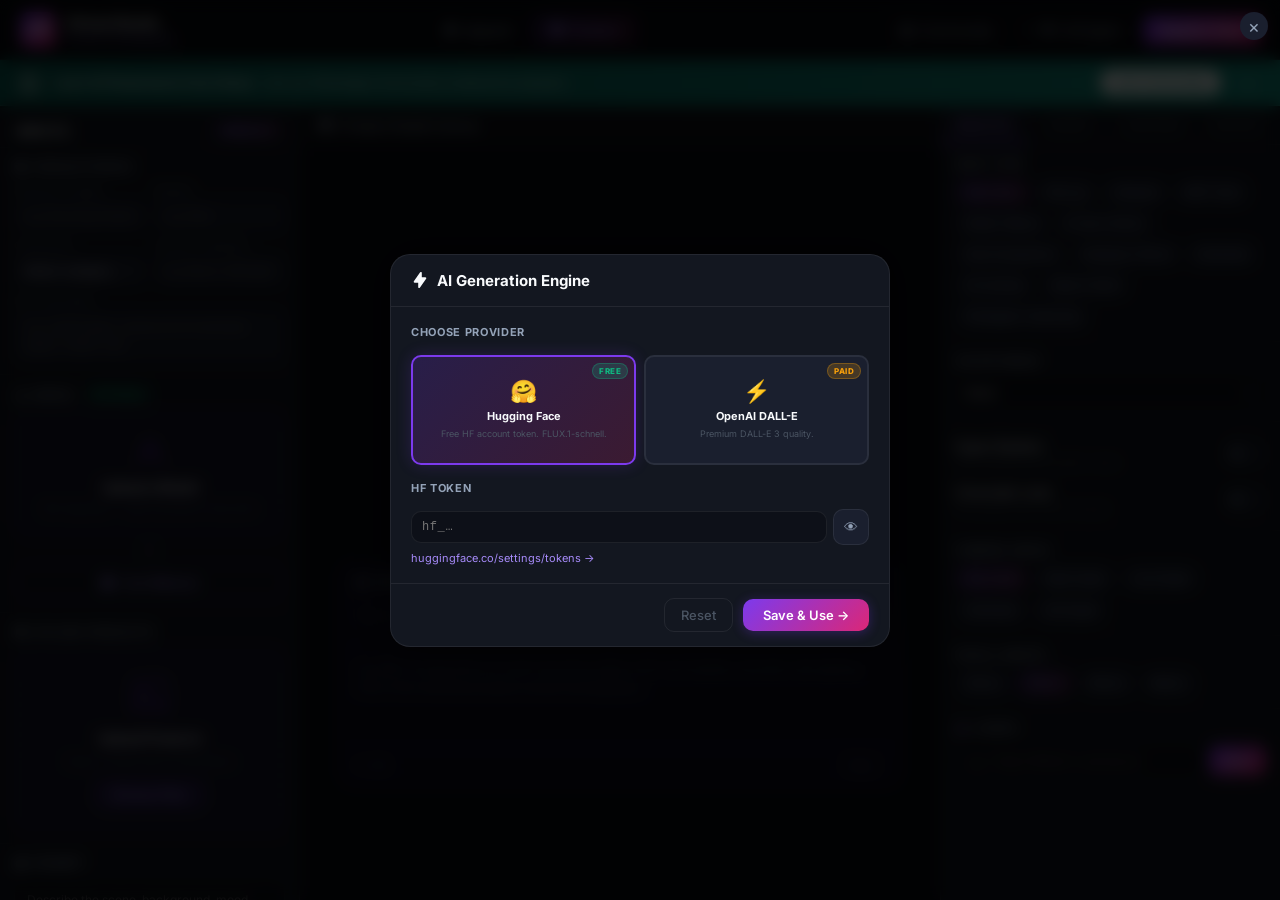
==== commit 3d47e9bf: "Remove Pollinations from Product Studio, HF default" ====
--- a/product.html
+++ b/product.html
@@ -660,11 +660,8 @@
     <div class="apikey-body">
       <div class="provider-section">
         <label class="ctrl-label">Choose Provider</label>
-        <div class="provider-cards">
-          <label class="provider-card"><input type="radio" name="provider" value="pollinations" id="prov-pollinations" checked />
-            <div class="pcard-inner"><div class="pcard-badge free">FREE</div><div class="pcard-icon">🌸</div><div class="pcard-name">Pollinations AI</div><div class="pcard-desc">No account. Unlimited FLUX generation.</div></div>
-          </label>
-          <label class="provider-card"><input type="radio" name="provider" value="huggingface" id="prov-huggingface" />
+        <div class="provider-cards" style="grid-template-columns:1fr 1fr;">
+          <label class="provider-card"><input type="radio" name="provider" value="huggingface" id="prov-huggingface" checked />
             <div class="pcard-inner"><div class="pcard-badge free">FREE</div><div class="pcard-icon">🤗</div><div class="pcard-name">Hugging Face</div><div class="pcard-desc">Free HF account token. FLUX.1-schnell.</div></div>
           </label>
           <label class="provider-card"><input type="radio" name="provider" value="openai" id="prov-openai" />
@@ -672,21 +669,7 @@
           </label>
         </div>
       </div>
-      <div class="provider-settings" id="settings-pollinations">
-        <div class="apikey-info" style="background:rgba(16,185,129,0.08);border-color:rgba(16,185,129,0.25);">
-          <div class="apikey-info-icon">✅</div>
-          <div><p><strong>No API key required!</strong></p><p class="apikey-note">Powered by FLUX — free, unlimited generation.</p></div>
-        </div>
-        <div class="apikey-model-row">
-          <label class="ctrl-label">FLUX Model</label>
-          <select class="ctrl-select" id="pollinations-model-select">
-            <option value="flux">FLUX (Balanced)</option>
-            <option value="flux-realism">FLUX Realism</option>
-            <option value="turbo">Turbo (Fastest)</option>
-          </select>
-        </div>
-      </div>
-      <div class="provider-settings" id="settings-huggingface" style="display:none;">
+      <div class="provider-settings" id="settings-huggingface">
         <div class="apikey-input-wrap">
           <label class="ctrl-label">HF Token</label>
           <div class="apikey-field-row">
